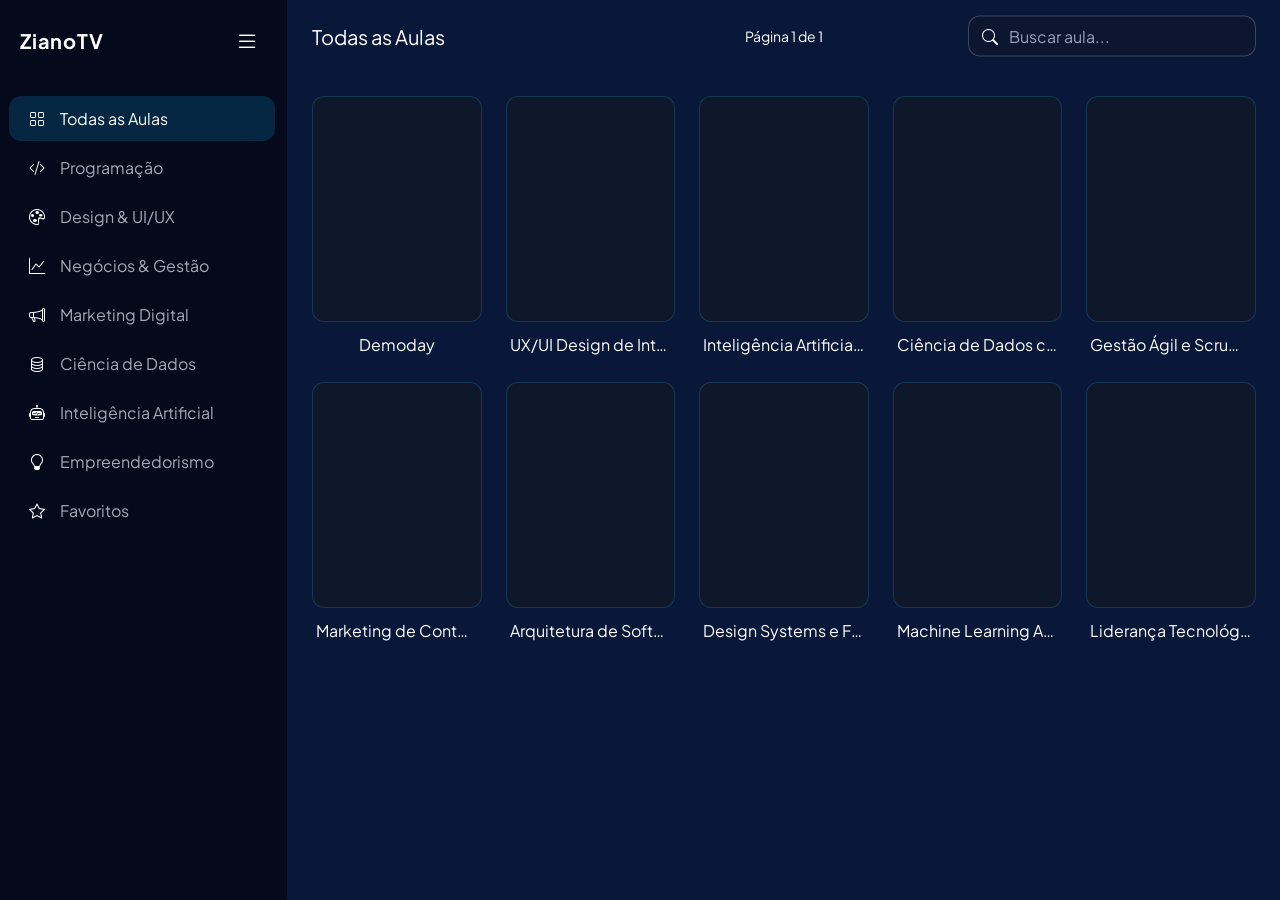
==== index.html @ de31511e "Add files via upload" ====
<!DOCTYPE html>
<html lang="pt-BR">
<head>
    <meta charset="UTF-8">
    <meta name="viewport" content="width=device-width, initial-scale=1">
    <title>ZianoTV</title>
    <link rel="icon" type="image/png" href="icon.png">
    <link href="https://cdn.jsdelivr.net/npm/bootstrap-icons@1.11.3/font/bootstrap-icons.min.css" rel="stylesheet">
    <link href="https://fonts.googleapis.com/css2?family=Plus+Jakarta+Sans:wght@300;400;500;600;700&display=swap" rel="stylesheet">
    <link rel="stylesheet" href="style.css">
</head>
<body class="app-body">
    <div id="app" class="app-shell">
        <aside id="sidebar" class="sidebar">
            <header class="sidebar-header">
                <button class="logo-mark" onclick="toggleSidebarCollapse()" aria-label="Recolher sidebar">
                    <span aria-hidden="true">Z</span>
                </button>
                <div>
                    <h1 class="brand-name">ZianoTV</h1>
                </div>
                <button id="sidebarCollapseToggle" class="sidebar-collapse-toggle" onclick="toggleSidebarCollapse()" aria-label="Recolher sidebar" aria-expanded="true">
                    <i class="bi bi-list" aria-hidden="true"></i>
                </button>
                <button id="mobileSidebarClose" class="mobile-sidebar-close" onclick="toggleSidebar()" aria-label="Fechar menu">
                    <i class="bi bi-x-lg" aria-hidden="true"></i>
                </button>
            </header>
            <nav id="categoryNav" aria-label="Categorias de cursos" class="category-nav">
            </nav>
        </aside>
        
        <main class="main-content">
            <header class="main-header">
                <div class="category-heading">
                    <button id="mobileMenuToggle" class="mobile-menu-toggle" onclick="toggleSidebar()" aria-label="Abrir menu" aria-expanded="false">
                        <i class="bi bi-list" aria-hidden="true"></i>
                    </button>
                    <h2 id="categoryTitle" class="category-title">
                        Todas as Aulas
                    </h2>
                </div>
                <div id="headerCatalogControls" class="header-catalog-controls">
                    <search class="search-wrap">
                        <i class="bi bi-search search-icon" aria-hidden="true"></i>
                        <input type="search" id="searchInput" oninput="handleSearch(this.value)" placeholder="Buscar aula..." class="search-input">
                    </search>
                </div>
                <nav id="paginationControls" aria-label="Paginação" class="pagination-nav">
                    <button id="paginationPrevious" onclick="changePage(-1)" aria-label="Página anterior" class="pagination-btn">
                        <i class="bi bi-chevron-left"></i>
                    </button>
                    <span id="paginationStatus" class="pagination-status">Página 1 de 1</span>
                    <button id="paginationNext" onclick="changePage(1)" aria-label="Próxima página" class="pagination-btn">
                        <i class="bi bi-chevron-right"></i>
                    </button>
                </nav>
                <div id="headerDetailControls" class="header-detail-controls is-hidden">
                    <button onclick="showCatalogView()" class="back-btn">
                        <i class="bi bi-arrow-left"></i>
                        <span>Voltar ao Catálogo</span>
                    </button>
                </div>
            </header>
            
            <section id="catalogView" aria-label="Catálogo de Cursos" class="catalog-view">
                <div id="courseGrid" class="course-grid">
                </div>
            </section>
            
            <article id="detailView" class="detail-view is-hidden">
                <div class="detail-layout">
                    <figure class="detail-poster-frame">
                        <img id="detailPoster" src="" alt="" class="detail-poster" onerror="this.onerror=null; this.src='https://images.unsplash.com/photo-1516321318423-f06f85e504b3?w=600&auto=format&fit=crop&q=80'">
                    </figure>
                    <div class="detail-content">
                        <header>
                            <h2 id="detailTitle" class="detail-title">
                                Titulo da Aula
                            </h2>
                            <dl class="detail-meta">
                                <div><dt>Instrutor:</dt><dd id="detailInstructor"></dd></div>
                                <div><dt>Categoria:</dt><dd id="detailCategory"></dd></div>
                                <div><dt>Nível:</dt><dd id="detailLevel"></dd></div>
                                <div><dt>Duração:</dt><dd id="detailDuration"></dd></div>
                                <div><dt>Lançamento:</dt><dd id="detailDate"></dd></div>
                            </dl>
                        </header>
                        <div class="detail-actions">
                            <button onclick="openPlayerModal()" class="watch-btn">
                                <i class="bi bi-play-fill"></i>
                                <span>Assistir</span>
                            </button>
                            <button onclick="toggleFavoriteCurrent()" id="favoriteBtn" class="favorite-btn">
                                <i id="favIcon" class="bi bi-star"></i>
                                <span id="favText">Favoritar</span>
                            </button>
                        </div>
                    </div>
                </div>
                <section class="detail-section">
                    <h3 class="detail-section-title">Descrição do Curso:</h3>
                    <p id="detailDescription" class="detail-description">
                    </p>
                </section>
                <section class="detail-section">
                    <h3 class="detail-section-title">Aulas e Módulos:</h3>
                    <ol id="lessonsList" class="lesson-grid">
                    </ol>
                </section>
            </article>
        </main>
    </div>
    <button id="sidebarOverlay" class="sidebar-overlay is-hidden" onclick="toggleSidebar()" aria-label="Fechar menu"></button>
    
    <dialog id="videoModal">
        <div class="player-shell">
            <header class="modal-header">
                <div>
                    <h3 id="playerTitle" class="modal-title">Assistindo Aula</h3>
                    <p id="playerInstructor" class="modal-instructor"></p>
                </div>
                <div class="player-header-actions">
                    <button onclick="closePlayerModal()" aria-label="Fechar reprodutor" class="modal-close">
                        <i class="bi bi-x-lg"></i>
                    </button>
                </div>
            </header>
            <div class="modal-video">
                <video id="mainVideoPlayer" controls preload="metadata" hidden>
                    Seu navegador não suporta vídeos HTML5.
                </video>
                <iframe id="driveVideoPlayer" title="Player da aula" allow="autoplay; fullscreen" allowfullscreen hidden></iframe>
            </div>
            <aside id="playerLessons" class="player-lessons" aria-label="Aulas do curso"></aside>
        </div>
    </dialog>
    
    <script src="main.js"></script>
    <script src="data.js"></script>
</body>
</html>
---- style.css ----
body {
    font-family: 'Plus Jakarta Sans', sans-serif;
    user-select: none
}

::-webkit-scrollbar {
    width: .375rem;
    height: .375rem
}

::-webkit-scrollbar-track {
    background: rgba(15, 23, 42, 0.6)
}

::-webkit-scrollbar-thumb {
    background: rgba(56, 189, 248, 0.2);
    border-radius: .25rem
}

::-webkit-scrollbar-thumb:hover {
    background: rgba(56, 189, 248, 0.4)
}

html {
    scrollbar-color: rgba(56, 189, 248, .45) rgba(15, 23, 42, .6);
    scrollbar-width: thin
}

@media (min-width: 64rem) {
    ::-webkit-scrollbar {
        width: .625rem;
        height: .625rem
    }

    ::-webkit-scrollbar-track {
        border: .0625rem solid rgba(56, 189, 248, .08);
        border-radius: .5rem;
        background: rgba(2, 6, 23, .72)
    }

    ::-webkit-scrollbar-thumb {
        border: .125rem solid rgba(2, 6, 23, .72);
        border-radius: .5rem;
        background: linear-gradient(180deg, rgba(34, 211, 238, .75), rgba(14, 165, 233, .52))
    }

    ::-webkit-scrollbar-thumb:hover {
        background: linear-gradient(180deg, rgba(103, 232, 249, .95), rgba(14, 165, 233, .78))
    }
}

.nav-item-active {
    background-color: rgba(14, 165, 233, 0.18);
    color: #ffffff
}

.nav-item-inactive {
    color: rgba(226, 232, 240, 0.75)
}

.nav-item-inactive:hover {
    background-color: rgba(255, 255, 255, 0.05);
    color: #ffffff
}

dialog::backdrop {
    background: rgba(2, 6, 23, 0.9);
    backdrop-filter: blur(.5rem)
}

@keyframes marqueeScroll {
    0% {
        transform: translateX(0)
    }

    15% {
        transform: translateX(0)
    }

    85% {
        transform: translateX(var(--marquee-distance))
    }

    100% {
        transform: translateX(var(--marquee-distance))
    }
}

.marquee-wrapper {
    overflow: hidden;
    white-space: nowrap;
    position: relative;
    width: 100%
}

.marquee-text {
    display: inline-block;
    white-space: nowrap;
    will-change: transform;
    transition: transform 0.3s ease-out
}

.group:hover .marquee-text.has-overflow,
.group:focus-within .marquee-text.has-overflow {
    animation: marqueeScroll 6s cubic-bezier(0.45, 0.05, 0.55, 0.95) infinite alternate
}

/* Bootstrap-compatible local layout and mobile styling */
* { box-sizing: border-box }
body { margin: 0; overflow-x: hidden; color: #f8fafc; background: #091838 }
button, input { font: inherit }
.app-shell { display: flex; width: 100%; height: 100vh; overflow: hidden }
.sidebar { display: flex; flex: 0 0 18rem; flex-direction: column; background: rgba(4, 9, 23, .84); border-right: .0625rem solid rgba(56, 189, 248, .1); backdrop-filter: blur(.875rem) }
.sidebar-header, .main-header { display: flex; align-items: center }
.sidebar-header { height: 5rem; flex: 0 0 5rem; gap: .75rem; padding: 1.25rem }
.sidebar-collapse-toggle { display: grid; width: 2.5rem; height: 2.5rem; margin-left: auto; place-items: center; padding: 0; border: 0; border-radius: .5rem; color: #fff; background: transparent; font-size: 1.5rem }
.mobile-sidebar-close { display: none }
.sidebar.sidebar-collapsed { flex-basis: 4.75rem }
.sidebar.sidebar-collapsed .sidebar-header { display: grid; width: 4.75rem; align-items: center; justify-content: start; padding: 1.25rem 0 1.25rem .5625rem }
.sidebar.sidebar-collapsed .logo-mark { position: static; display: grid; width: 3.5rem; height: 2.5rem; flex: 0 0 3.5rem; place-items: center; margin: 0; }
.sidebar.sidebar-collapsed .logo-mark span { position: static; transform: none }
.sidebar.sidebar-collapsed .brand-name, .sidebar.sidebar-collapsed .sidebar-collapse-toggle { display: none }
.sidebar.sidebar-collapsed .category-nav { align-items: flex-start; padding: 1rem 0 1rem .5625rem }
.sidebar.sidebar-collapsed .category-button { display: grid; width: 3.5rem; align-items: center; justify-content: center; padding: .75rem .5rem; margin: 0; }
.sidebar.sidebar-collapsed .category-button i { position: static; transform: none }
.sidebar.sidebar-collapsed .category-button span { display: none }
.logo-mark { display: none; width: 2.5rem; height: 2.5rem; flex: 0 0 2.5rem; place-items: center; align-self: center; padding: 0; border: 0; border-radius: .5rem; color: #fff; background: transparent; cursor: pointer; font-size: 1.25rem; font-weight: 700; letter-spacing: .04em; line-height: 1 }
.brand-name { margin: 0; color: #fff; font-size: 1.25rem; font-weight: 700; letter-spacing: .04em }
.category-nav { display: flex; flex: 1; flex-direction: column; gap: .25rem; min-height: 0; padding: 1rem .75rem 1rem .5625rem; overflow-y: auto }
.category-button { display: flex; width: 100%; align-items: center; gap: .875rem; padding: .75rem 1rem .75rem 1.1875rem; border: 0; border-radius: .75rem; color: rgba(226, 232, 240, .72); background: transparent; text-align: left; cursor: pointer; transition: background .15s ease, color .15s ease }
.category-button:hover, .nav-item-inactive:hover { color: #fff; background: rgba(255, 255, 255, .05) }
.category-button.nav-item-active:hover { color: #fff; background: rgba(14, 165, 233, .18) }
.category-button i { width: 1.125rem; color: #fff; text-align: center }
.nav-item-active { color: #fff; background: rgba(14, 165, 233, .18) }
.main-content { display: flex; min-width: 0; flex: 1; flex-direction: column; overflow: hidden; background: #091838 }
.main-header { position: relative; min-height: 4.5rem; justify-content: space-between; gap: 1.25rem; padding: 1rem 1.5rem; background: transparent }
.category-title { margin: 0; color: #fff; font-size: 1.25rem; font-weight: 400; white-space: nowrap }
.category-heading { position: absolute; top: 50%; left: 1.5rem; display: flex; align-items: center; gap: .75rem; min-height: 2.5rem; transform: translateY(-50%) }
.mobile-menu-toggle { display: none; width: 2.5rem; height: 2.5rem; border: .0625rem solid rgba(255, 255, 255, .2); border-radius: .625rem; color: #fff; background: transparent }
.header-catalog-controls { position: absolute; top: 50%; right: 1.5rem; display: flex; align-items: center; transform: translateY(-50%) }
.search-wrap { position: relative; display: block; width: 18rem }
.search-icon { position: absolute; top: 50%; left: .875rem; z-index: 1; color: #fff; transform: translateY(-50%) }
.search-input { width: 100%; padding: .5625rem 1rem .5625rem 2.5rem; border: .0625rem solid rgba(148, 163, 184, .35); border-radius: .75rem; outline: 0; color: #f8fafc; background: rgba(15, 23, 42, .6) }
.search-input::placeholder { color: #94a3b8 }
.search-input:focus { border-color: rgba(56, 189, 248, .5); outline: 0 }
.pagination-nav { position: absolute; top: 50%; left: 50%; display: flex; align-items: center; gap: .5rem; padding: 0; border: 0; background: transparent; transform: translate(-50%, -50%) }
.pagination-btn { display: grid; width: 2rem; height: 2rem; place-items: center; border: 0; border-radius: .5rem; color: #7dd3fc; background: transparent }
.pagination-btn:hover { background: rgba(56, 189, 248, .2) }
.pagination-status { padding: 0 .5rem; color: #fff; font-size: .875rem; white-space: nowrap }
.back-btn { display: flex; align-items: center; gap: .5rem; padding: .5rem 1.25rem; border: .0625rem solid rgba(255, 255, 255, .2); border-radius: .75rem; color: #fff; background: transparent; cursor: pointer }
.catalog-view, .detail-view { flex: 1; min-height: 0; overflow-y: auto; background: #091838 }
.catalog-view { padding: 1.5rem }
.course-grid { display: grid; grid-template-columns: repeat(5, minmax(0, 1fr)); gap: 1.5rem }
.course-card { min-width: 0; cursor: pointer }
.course-poster-frame, .detail-poster-frame { position: relative; margin: 0; overflow: hidden; background: #0f172a }
.course-poster-frame { aspect-ratio: 3 / 4; border: .0625rem solid rgba(56, 189, 248, .2); border-radius: .75rem }
.course-poster, .detail-poster { width: 100%; height: 100%; object-fit: cover; transition: filter .2s ease }
.course-card:hover .course-poster { filter: brightness(1.1) }
.course-card-title { padding: 0 .25rem; margin-top: .75rem; text-align: center }
.course-card-title h3 { position: relative; height: 1.5rem; margin: 0; overflow: hidden; color: #fff; font-size: 1rem; font-weight: 400; white-space: nowrap }
.course-title-short { display: block; overflow: hidden; text-overflow: ellipsis; white-space: nowrap }
.course-title-marquee { position: absolute; top: 0; left: 0; display: flex; visibility: hidden; width: max-content; gap: 2rem; white-space: nowrap; will-change: transform }
.course-title-loop { display: block; flex: 0 0 auto; white-space: nowrap }
.course-card:hover .course-title-text.has-overflow .course-title-short { visibility: hidden }
.course-card:hover .course-title-text.has-overflow .course-title-marquee { visibility: visible; animation: titleMarquee var(--title-duration) linear infinite; animation-delay: 1s }
.empty-state { grid-column: 1 / -1; padding: 4rem 1rem; color: rgba(186, 230, 253, .5); text-align: center }
.empty-state i { display: block; margin-bottom: .5rem; font-size: 3rem; opacity: .3 }
.empty-state p { margin: 0 }
.detail-view { padding: 2rem 2rem 6rem; background: #091838 }
.detail-layout { display: flex; align-items: flex-start; gap: 2rem }
.detail-poster-frame { width: 18rem; flex: 0 0 18rem; aspect-ratio: 3 / 4; border: .0625rem solid rgba(56, 189, 248, .2); border-radius: 1rem }
.detail-content { min-width: 0; flex: 1 }
.detail-title { max-width: 100%; margin: 0 0 1.25rem; overflow-wrap: anywhere; color: #fff; font-size: clamp(1.75rem, 3vw, 2.5rem); font-weight: 600 }
.detail-meta { display: grid; gap: .75rem; margin: 0; color: rgba(207, 250, 254, .8) }
.detail-meta div { display: flex; align-items: center }
.detail-meta dt { width: 8rem; color: rgba(103, 232, 249, .6) }
.detail-meta dd { margin: 0; color: #fff }
.detail-actions { display: flex; flex-wrap: wrap; gap: 1rem; margin-top: 1.5rem }
.watch-btn, .favorite-btn { display: inline-flex; width: 10rem; height: 3rem; align-items: center; justify-content: center; gap: .5rem; border-radius: .75rem; font-family: inherit; font-size: 1rem; font-weight: 400; line-height: 1; cursor: pointer; white-space: nowrap }
.watch-btn span, .favorite-btn span { font-family: inherit; font-size: 1rem; font-weight: 400; line-height: 1 }
.watch-btn span { font-weight: 600 }
.watch-btn { position: relative; padding: .875rem 2rem; border: 0; color: #0f172a; background: #fbbf24 }
.watch-btn i { position: static; transform: none }
.watch-btn i, .favorite-btn i { display: inline-flex; width: 1rem; height: 1rem; align-items: center; justify-content: center; font-size: 1rem; line-height: 1 }
.watch-btn i { width: 1.25rem; font-size: 1.25rem }
.watch-btn:hover { background: #fcd34d }
.favorite-btn { padding: .875rem 1.75rem; border: .0625rem solid rgba(103, 232, 249, .3); color: #67e8f9; background: rgba(6, 182, 212, .2) }
.favorite-icon-active { color: #fcd34d }
.favorite-icon-inactive { color: #67e8f9 }
.detail-section { max-width: 56rem; padding-top: 1.5rem; margin-top: 2rem }
.detail-section-title { max-width: 100%; margin: 0 0 .75rem; overflow-wrap: anywhere; color: #67e8f9; font-size: 1rem; font-weight: 600; letter-spacing: .08em; text-transform: uppercase }
.detail-description { margin: 0; color: #cbd5e1; line-height: 1.7 }
.lesson-grid { display: grid; grid-template-columns: repeat(2, minmax(0, 1fr)); gap: 1rem; min-width: 0; padding: 0; margin: 0; list-style: none }
.lesson-button { display: flex; width: 100%; max-width: 100%; align-items: center; justify-content: space-between; gap: 1rem; min-width: 0; padding: 1rem; overflow: hidden; border: .0625rem solid rgba(56, 189, 248, .15); border-radius: .75rem; color: #f8fafc; background: rgba(15, 23, 42, .6); text-align: left; cursor: pointer }
.lesson-button:hover { background: rgba(8, 145, 178, .3) }
.lesson-content { display: flex; min-width: 0; align-items: center; gap: .875rem }
.lesson-number { display: grid; width: 1.75rem; height: 1.75rem; flex: 0 0 1.75rem; place-items: center; border-radius: 50%; color: #67e8f9; background: rgba(6, 182, 212, .15) }
.lesson-duration { display: flex; flex: 0 0 auto; align-items: center; gap: .375rem; color: rgba(103, 232, 249, .6) }
.marquee-wrapper { position: relative; min-width: 0; overflow: hidden; text-overflow: ellipsis; white-space: nowrap }
.marquee-text { display: flex; width: max-content; max-width: none; gap: 2rem; overflow: visible; color: #cffafe; text-overflow: clip; white-space: nowrap; will-change: transform }
.lesson-title-loop { display: block; flex: 0 0 auto; white-space: nowrap }
.marquee-text:not(.has-overflow) .lesson-title-loop:nth-child(2) { display: none }
.lesson-button:hover .marquee-text.has-overflow, .lesson-button:focus-within .marquee-text.has-overflow { animation: lessonMarquee var(--marquee-duration) linear infinite; animation-delay: 1s }
.lesson-grid > li { min-width: 0 }
.lesson-content { flex: 1 1 auto }
.is-hidden { display: none !important }
.sidebar-overlay { display: none }
dialog#videoModal { width: 100vw; max-width: none; height: 100vh; max-height: none; padding: 0; margin: 0; overflow-x: hidden; overflow-y: auto; border: 0; border-radius: 0; color: #f8fafc; background: #020617 }
.player-shell { position: relative; display: flex; min-height: 100vh; flex-direction: column; background: #020617 }
.modal-header { position: absolute; z-index: 2; top: 0; right: 0; left: 0; display: flex; align-items: center; justify-content: space-between; padding: 1.5rem; background: transparent; border-bottom: 0 }
.player-header-actions { display: flex; align-items: center; gap: .5rem }
.modal-action { display: grid; width: 2.25rem; height: 2.25rem; place-items: center; border: 0; border-radius: .625rem; color: #67e8f9; background: #1e293b }
.modal-title { max-width: 100%; margin: 0; overflow-wrap: anywhere; color: #fff; font-size: 1rem; font-weight: 600; line-height: 1.3; text-shadow: 0 .125rem .5rem rgba(0, 0, 0, .9) }
.modal-instructor { margin: 0; color: rgba(34, 211, 238, .9); text-shadow: 0 .125rem .5rem rgba(0, 0, 0, .9) }
.modal-close { display: grid; width: 2.25rem; height: 2.25rem; place-items: center; border: 0; border-radius: .625rem; color: #67e8f9; background: #1e293b }
.modal-video { display: flex; width: 100%; height: 100vh; min-height: 100vh; flex: 0 0 auto; align-items: center; justify-content: center; background: #000 }
.modal-video video, .modal-video iframe { width: 100%; height: 100%; border: 0; object-fit: contain }
.player-lessons { display: flex; gap: 1rem; padding: 1rem; overflow-x: auto; border-top: .0625rem solid rgba(56, 189, 248, .1); background: rgba(2, 6, 23, .45) }
.player-lesson { display: grid; width: 13.75rem; flex: 0 0 13.75rem; grid-template-columns: minmax(0, 1fr) auto; gap: .375rem .625rem; padding: 0 0 .75rem; overflow: hidden; border: .0625rem solid transparent; border-radius: .625rem; color: #cbd5e1; background: transparent; text-align: left }
.player-lesson:hover, .player-lesson.is-active { border-color: rgba(56, 189, 248, .2); color: #fff; background: rgba(14, 165, 233, .14) }
.player-lesson-thumb { display: block; width: 100%; aspect-ratio: 16 / 9; grid-column: 1 / -1; margin-bottom: .25rem; object-fit: cover; background: #0f172a }
.player-lesson-number { padding-left: .625rem; color: #67e8f9; font-size: .75rem; font-weight: 600 }
.player-lesson-title { min-width: 0; grid-column: 1 / -1; padding: 0 .625rem; overflow: hidden; text-overflow: ellipsis; white-space: nowrap }
.player-lesson time { grid-column: 2; grid-row: 2; padding-right: .625rem; color: rgba(103, 232, 249, .6); font-size: .75rem }

@media (max-width: 74.9375rem) { .course-grid { grid-template-columns: repeat(4, minmax(0, 1fr)) } }
@media (max-width: 47.9375rem) {
    .app-shell { min-height: 100vh; overflow: visible }
    .sidebar { position: fixed; z-index: 20; right: 0; bottom: 0; left: 0; width: 100%; height: min(70vh, 32.5rem); flex-basis: auto; border-top: .0625rem solid rgba(56, 189, 248, .15); transform: translateY(100%); transition: transform .2s ease; }
    .sidebar.sidebar-open { transform: translateY(0) }
    .sidebar.sidebar-collapsed { flex-basis: auto }
    .sidebar-collapse-toggle { display: none }
    .sidebar .sidebar-header,
    .sidebar.sidebar-collapsed .sidebar-header { display: flex; width: auto; height: 5rem; flex: 0 0 5rem; align-items: center; justify-content: initial; padding: 1.25rem }
    .sidebar .logo-mark,
    .sidebar.sidebar-collapsed .logo-mark { display: none; }
    .sidebar .brand-name,
    .sidebar.sidebar-collapsed .brand-name { display: block; }
    .mobile-sidebar-close { display: grid; width: 2.5rem; height: 2.5rem; margin-left: auto; place-items: center; padding: 0; border: 0; color: #fff; background: transparent; cursor: pointer; font-size: 1.25rem }
    .sidebar .category-nav,
    .sidebar.sidebar-collapsed .category-nav { display: flex; align-items: stretch; padding: 1rem .75rem; max-height: none; overflow-y: auto }
    .sidebar .category-button,
    .sidebar.sidebar-collapsed .category-button { display: flex; width: 100%; align-items: center; justify-content: initial; gap: .875rem; padding: .75rem 1rem; margin: 0; font-size: .9rem }
    .sidebar .category-button i,
    .sidebar.sidebar-collapsed .category-button i { position: static; transform: none }
    .sidebar .category-button span,
    .sidebar.sidebar-collapsed .category-button span { display: inline; }
    .sidebar-overlay { position: fixed; z-index: 10; inset: 0; display: block; border: 0; background: rgba(2, 6, 23, .65); backdrop-filter: blur(.125rem) }
    .main-content { min-height: 100vh; overflow: visible }
    .main-header { align-items: stretch; flex-direction: column; gap: .75rem; padding: 1rem }
    .category-heading { position: static; min-height: 2.5rem; transform: none }
    .mobile-menu-toggle { display: block; flex: 0 0 2.5rem }
    .header-catalog-controls { position: static; align-items: stretch; flex-direction: column; gap: .625rem; width: 100%; transform: none }
    .search-wrap { width: 100% }
    .pagination-nav { position: static; justify-content: center; width: 100%; transform: none }
    .catalog-view { padding: 1rem 1rem 3rem; overflow: visible }
    .detail-view { padding: 1rem 1rem 5rem; overflow: visible; background: #091838 }
    .course-grid { grid-template-columns: repeat(2, minmax(0, 1fr)); gap: 1rem .75rem }
    .detail-layout { flex-direction: column; gap: 1.25rem }
    .detail-poster-frame { width: min(100%, 16.25rem); flex-basis: auto; align-self: center }
    .detail-title { font-size: 1.75rem }
    .detail-meta dt { width: 6.5rem }
    .detail-actions > button { min-width: 0; flex: 1 1 0; justify-content: center }
    .lesson-grid { grid-template-columns: minmax(0, 1fr) }
    .detail-section:last-child { padding-bottom: 4rem }
    .header-detail-controls { width: 100% }
    .back-btn { width: 100%; justify-content: center }
    .player-lessons { padding: .75rem }
}

@media (max-width: 26.25rem) {
    .course-grid { grid-template-columns: 1fr; }
}

@keyframes titleMarquee {
    0% { transform: translateX(0) }
    100% { transform: translateX(var(--title-distance)) }
}

@keyframes lessonMarquee {
    0% { transform: translateX(0) }
    100% { transform: translateX(var(--marquee-distance)) }
}

.player-page { min-height: 100vh; overflow-x: hidden; color: #f8fafc; background: #020617 }
.standalone-player { min-height: 100vh; background: #020617 }
.standalone-player-header { position: absolute; z-index: 2; top: 0; right: 0; left: 0; display: flex; align-items: center; justify-content: space-between; padding: 1.5rem; background: transparent }
.standalone-player-header > div:first-child { min-width: 0; max-width: calc(100% - 10rem) }
.standalone-player-actions { position: static; z-index: 2; display: flex; align-items: center; gap: .625rem }
.next-lesson-button { display: inline-flex; height: 2.25rem; align-items: center; padding: 0 .875rem; border: 0; border-radius: .625rem; color: #67e8f9; background: #1e293b; cursor: pointer }
.next-lesson-button:disabled { cursor: not-allowed; opacity: .38 }
.standalone-video { display: flex; width: 100%; height: 100vh; min-height: 100vh; align-items: center; justify-content: center; background: #000 }
.standalone-video video, .standalone-video iframe { width: 100%; height: 100%; border: 0; object-fit: contain }
.standalone-lessons { display: flex; gap: 1rem; padding: 1rem; overflow-x: auto; border-top: .0625rem solid rgba(56, 189, 248, .1); background: rgba(2, 6, 23, .45) }
.standalone-lessons .player-lesson { cursor: pointer }
.lesson-pagination { display: none; align-items: center; justify-content: space-between; gap: .75rem; padding: 0 1rem .75rem; color: #cbd5e1; background: #020617 }
.lesson-pagination button { padding: .5rem .75rem; border: .0625rem solid rgba(103, 232, 249, .3); border-radius: .5rem; color: #67e8f9; background: #1e293b; cursor: pointer }
.lesson-pagination button:disabled { cursor: not-allowed; opacity: .38 }

@media (min-width: 64rem) {
    .standalone-player-actions { position: absolute; top: 1.5rem; right: 1.5rem }
}

@media (max-width: 47.9375rem) {
    .standalone-player { display: flex; flex-direction: column }
    .standalone-player-header { position: absolute; padding: 1rem }
    .standalone-player-header > div:first-child { max-width: 100% }
    .standalone-video { order: 1; height: 100svh; min-height: 100svh }
    .standalone-player-actions { position: static; order: 2; justify-content: flex-end; padding: .75rem 1rem 1rem; background: #020617 }
    .standalone-lessons { order: 3; display: flex; flex-direction: column; gap: .5rem; padding: .75rem; overflow-x: hidden; overflow-y: visible }
    .lesson-pagination { display: flex; order: 4 }
    .standalone-lessons .player-lesson { display: grid; width: 100%; min-width: 0; flex: 0 0 auto; grid-template-columns: minmax(0, 1fr) auto; padding: .75rem; }
    .standalone-lessons .player-lesson-thumb { display: none }
    .standalone-lessons .player-lesson-number { grid-column: 1; grid-row: 1; padding-left: 0; }
    .standalone-lessons .player-lesson-title { grid-column: 1; grid-row: 2; padding: 0; overflow: hidden; text-overflow: ellipsis; white-space: nowrap }
    .standalone-lessons .player-lesson time { grid-column: 2; grid-row: 1; padding-right: 0; }
}
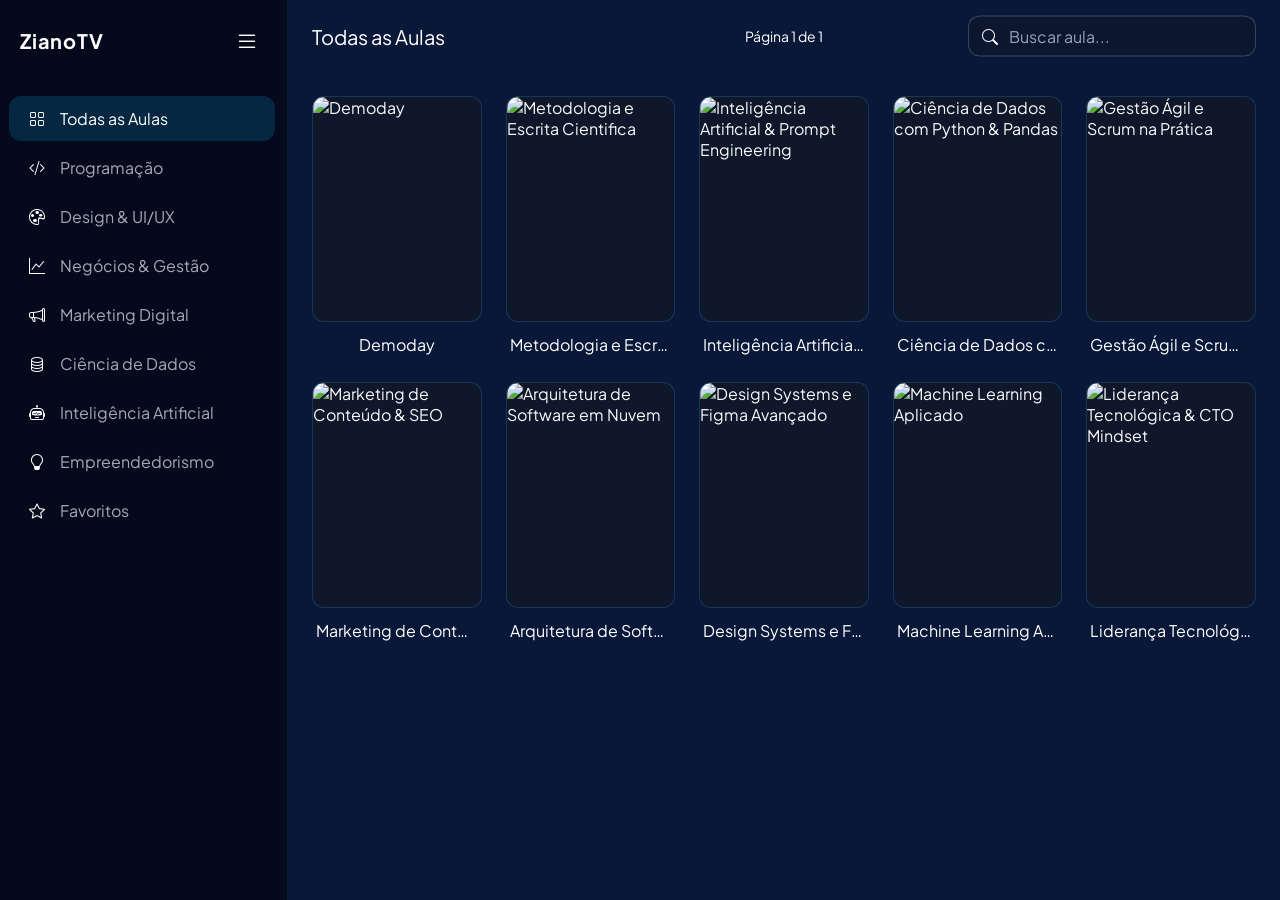
==== commit c062a75f: "Add files via upload" ====
--- a/index.html
+++ b/index.html
@@ -103,8 +103,8 @@
                     <p id="detailDescription" class="detail-description">
                     </p>
                 </section>
-                <section class="detail-section">
-                    <h3 class="detail-section-title">Aulas e Módulos:</h3>
+                <section class="detail-section lessons-detail-section">
+                    <h3 class="detail-section-title">AULAS</h3>
                     <ol id="lessonsList" class="lesson-grid">
                     </ol>
                 </section>
--- a/style.css
+++ b/style.css
@@ -188,26 +188,27 @@
 .favorite-icon-active { color: #fcd34d }
 .favorite-icon-inactive { color: #67e8f9 }
 .detail-section { max-width: 56rem; padding-top: 1.5rem; margin-top: 2rem }
+.lessons-detail-section { max-width: 90rem }
 .detail-section-title { max-width: 100%; margin: 0 0 .75rem; overflow-wrap: anywhere; color: #67e8f9; font-size: 1rem; font-weight: 600; letter-spacing: .08em; text-transform: uppercase }
 .detail-description { margin: 0; color: #cbd5e1; line-height: 1.7 }
 .lesson-grid { display: grid; grid-template-columns: repeat(2, minmax(0, 1fr)); gap: 1rem; min-width: 0; padding: 0; margin: 0; list-style: none }
-.lesson-button { display: flex; width: 100%; max-width: 100%; align-items: center; justify-content: space-between; gap: 1rem; min-width: 0; padding: 1rem; overflow: hidden; border: .0625rem solid rgba(56, 189, 248, .15); border-radius: .75rem; color: #f8fafc; background: rgba(15, 23, 42, .6); text-align: left; cursor: pointer }
+.lesson-button { display: flex; width: 100%; max-width: 100%; align-items: center; justify-content: space-between; gap: .75rem; min-width: 0; padding: .75rem 1rem; overflow: hidden; border: .0625rem solid rgba(56, 189, 248, .15); border-radius: .75rem; color: #f8fafc; background: rgba(15, 23, 42, .6); text-align: left; cursor: pointer }
 .lesson-button:hover { background: rgba(8, 145, 178, .3) }
+.lesson-thumb { width: 6rem; aspect-ratio: 16 / 9; flex: 0 0 6rem; border-radius: .5rem; object-fit: cover; background: #0f172a }
 .lesson-content { display: flex; min-width: 0; align-items: center; gap: .875rem }
+.lesson-title { min-width: 0; overflow: hidden; color: #cffafe; text-overflow: ellipsis; white-space: nowrap }
 .lesson-number { display: grid; width: 1.75rem; height: 1.75rem; flex: 0 0 1.75rem; place-items: center; border-radius: 50%; color: #67e8f9; background: rgba(6, 182, 212, .15) }
 .lesson-duration { display: flex; flex: 0 0 auto; align-items: center; gap: .375rem; color: rgba(103, 232, 249, .6) }
 .marquee-wrapper { position: relative; min-width: 0; overflow: hidden; text-overflow: ellipsis; white-space: nowrap }
-.marquee-text { display: flex; width: max-content; max-width: none; gap: 2rem; overflow: visible; color: #cffafe; text-overflow: clip; white-space: nowrap; will-change: transform }
+.marquee-text { display: block; width: 100%; max-width: 100%; overflow: hidden; color: #cffafe; text-overflow: ellipsis; white-space: nowrap }
 .lesson-title-loop { display: block; flex: 0 0 auto; white-space: nowrap }
-.marquee-text:not(.has-overflow) .lesson-title-loop:nth-child(2) { display: none }
-.lesson-button:hover .marquee-text.has-overflow, .lesson-button:focus-within .marquee-text.has-overflow { animation: lessonMarquee var(--marquee-duration) linear infinite; animation-delay: 1s }
 .lesson-grid > li { min-width: 0 }
 .lesson-content { flex: 1 1 auto }
 .is-hidden { display: none !important }
 .sidebar-overlay { display: none }
 dialog#videoModal { width: 100vw; max-width: none; height: 100vh; max-height: none; padding: 0; margin: 0; overflow-x: hidden; overflow-y: auto; border: 0; border-radius: 0; color: #f8fafc; background: #020617 }
 .player-shell { position: relative; display: flex; min-height: 100vh; flex-direction: column; background: #020617 }
-.modal-header { position: absolute; z-index: 2; top: 0; right: 0; left: 0; display: flex; align-items: center; justify-content: space-between; padding: 1.5rem; background: transparent; border-bottom: 0 }
+.modal-header { position: absolute; z-index: 2; top: 0; right: 0; left: 0; display: flex; align-items: center; justify-content: space-between; padding: 1.5rem 1.5rem 16rem; background: linear-gradient(180deg, rgba(0, 0, 0, .98) 0%, rgba(0, 0, 0, .78) 28%, rgba(0, 0, 0, .42) 62%, rgba(0, 0, 0, .12) 84%, rgba(0, 0, 0, 0) 100%); border-bottom: 0 }
 .player-header-actions { display: flex; align-items: center; gap: .5rem }
 .modal-action { display: grid; width: 2.25rem; height: 2.25rem; place-items: center; border: 0; border-radius: .625rem; color: #67e8f9; background: #1e293b }
 .modal-title { max-width: 100%; margin: 0; overflow-wrap: anywhere; color: #fff; font-size: 1rem; font-weight: 600; line-height: 1.3; text-shadow: 0 .125rem .5rem rgba(0, 0, 0, .9) }
@@ -262,10 +263,11 @@
     .detail-meta dt { width: 6.5rem }
     .detail-actions > button { min-width: 0; flex: 1 1 0; justify-content: center }
     .lesson-grid { grid-template-columns: minmax(0, 1fr) }
+    .lesson-thumb { display: none }
     .detail-section:last-child { padding-bottom: 4rem }
     .header-detail-controls { width: 100% }
     .back-btn { width: 100%; justify-content: center }
-    .player-lessons { padding: .75rem }
+    .player-lessons { padding: .75rem; border-top: 0 }
 }
 
 @media (max-width: 26.25rem) {
@@ -284,7 +286,7 @@
 
 .player-page { min-height: 100vh; overflow-x: hidden; color: #f8fafc; background: #020617 }
 .standalone-player { min-height: 100vh; background: #020617 }
-.standalone-player-header { position: absolute; z-index: 2; top: 0; right: 0; left: 0; display: flex; align-items: center; justify-content: space-between; padding: 1.5rem; background: transparent }
+.standalone-player-header { position: absolute; z-index: 2; top: 0; right: 0; left: 0; display: flex; align-items: center; justify-content: space-between; padding: 1.5rem 1.5rem 16rem; background: linear-gradient(180deg, rgba(0, 0, 0, .98) 0%, rgba(0, 0, 0, .78) 28%, rgba(0, 0, 0, .42) 62%, rgba(0, 0, 0, .12) 84%, rgba(0, 0, 0, 0) 100%) }
 .standalone-player-header > div:first-child { min-width: 0; max-width: calc(100% - 10rem) }
 .standalone-player-actions { position: static; z-index: 2; display: flex; align-items: center; gap: .625rem }
 .next-lesson-button { display: inline-flex; height: 2.25rem; align-items: center; padding: 0 .875rem; border: 0; border-radius: .625rem; color: #67e8f9; background: #1e293b; cursor: pointer }
@@ -303,11 +305,11 @@
 
 @media (max-width: 47.9375rem) {
     .standalone-player { display: flex; flex-direction: column }
-    .standalone-player-header { position: absolute; padding: 1rem }
+    .standalone-player-header { position: absolute; padding: 1rem 1rem 12rem }
     .standalone-player-header > div:first-child { max-width: 100% }
     .standalone-video { order: 1; height: 100svh; min-height: 100svh }
     .standalone-player-actions { position: static; order: 2; justify-content: flex-end; padding: .75rem 1rem 1rem; background: #020617 }
-    .standalone-lessons { order: 3; display: flex; flex-direction: column; gap: .5rem; padding: .75rem; overflow-x: hidden; overflow-y: visible }
+    .standalone-lessons { order: 3; display: flex; flex-direction: column; gap: .5rem; padding: .75rem; overflow-x: hidden; overflow-y: visible; border-top: 0 }
     .lesson-pagination { display: flex; order: 4 }
     .standalone-lessons .player-lesson { display: grid; width: 100%; min-width: 0; flex: 0 0 auto; grid-template-columns: minmax(0, 1fr) auto; padding: .75rem; }
     .standalone-lessons .player-lesson-thumb { display: none }
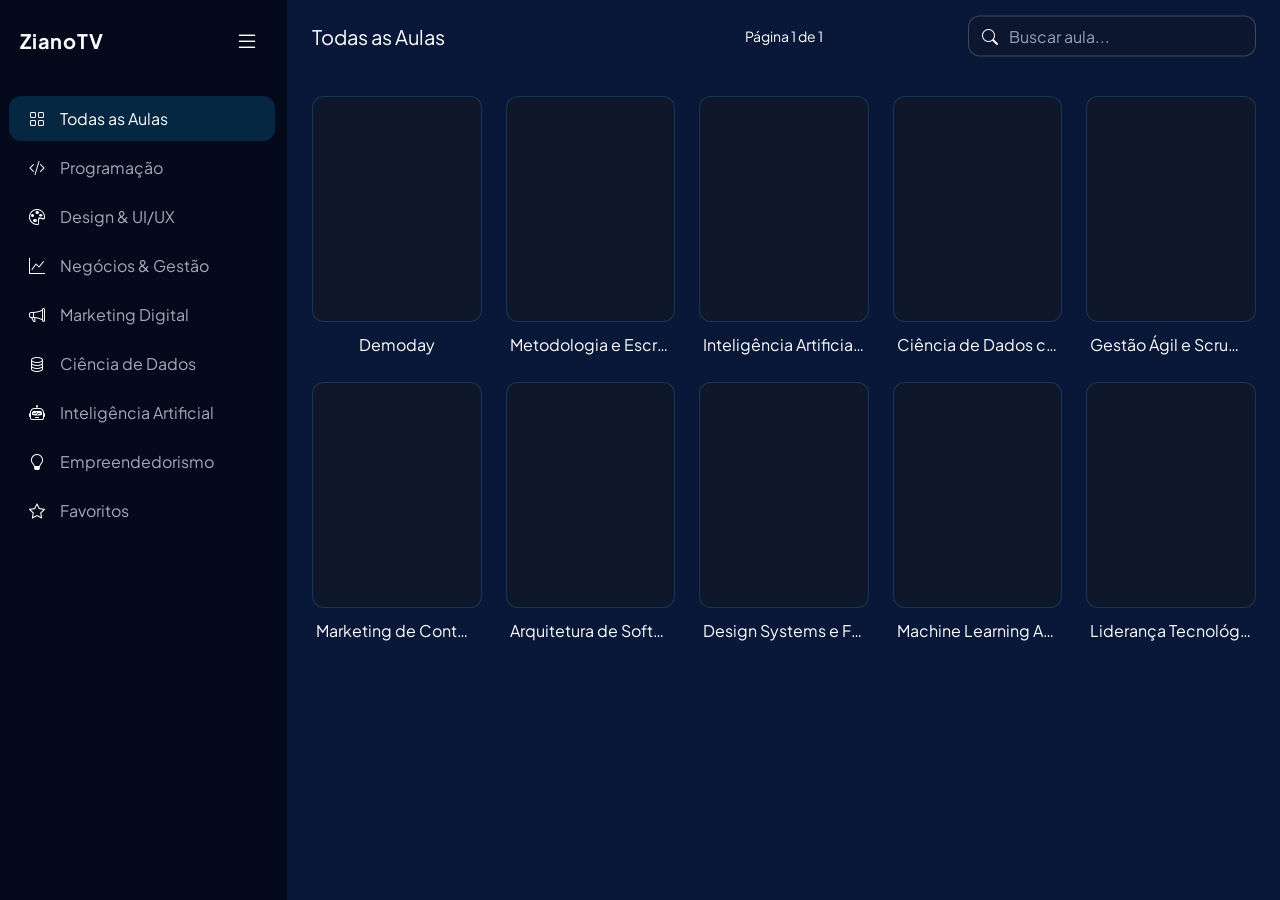
==== commit 19ec3cd7: "Add files via upload" ====
--- a/index.html
+++ b/index.html
@@ -57,7 +57,6 @@
                 </nav>
                 <div id="headerDetailControls" class="header-detail-controls is-hidden">
                     <button onclick="showCatalogView()" class="back-btn">
-                        <i class="bi bi-arrow-left"></i>
                         <span>Voltar ao Catálogo</span>
                     </button>
                 </div>
@@ -130,7 +129,7 @@
                 <video id="mainVideoPlayer" controls preload="metadata" hidden>
                     Seu navegador não suporta vídeos HTML5.
                 </video>
-                <iframe id="driveVideoPlayer" title="Player da aula" allow="autoplay; fullscreen" allowfullscreen hidden></iframe>
+                <iframe id="driveVideoPlayer" aria-label="Player da aula" allow="autoplay; fullscreen" allowfullscreen hidden></iframe>
             </div>
             <aside id="playerLessons" class="player-lessons" aria-label="Aulas do curso"></aside>
         </div>
--- a/style.css
+++ b/style.css
@@ -113,7 +113,7 @@
 .sidebar { display: flex; flex: 0 0 18rem; flex-direction: column; background: rgba(4, 9, 23, .84); border-right: .0625rem solid rgba(56, 189, 248, .1); backdrop-filter: blur(.875rem) }
 .sidebar-header, .main-header { display: flex; align-items: center }
 .sidebar-header { height: 5rem; flex: 0 0 5rem; gap: .75rem; padding: 1.25rem }
-.sidebar-collapse-toggle { display: grid; width: 2.5rem; height: 2.5rem; margin-left: auto; place-items: center; padding: 0; border: 0; border-radius: .5rem; color: #fff; background: transparent; font-size: 1.5rem }
+.sidebar-collapse-toggle { display: grid; width: 2.5rem; height: 2.5rem; margin-left: auto; place-items: center; padding: 0; border: 0; border-radius: .5rem; color: #fff; background: transparent; cursor: pointer; font-size: 1.5rem }
 .mobile-sidebar-close { display: none }
 .sidebar.sidebar-collapsed { flex-basis: 4.75rem }
 .sidebar.sidebar-collapsed .sidebar-header { display: grid; width: 4.75rem; align-items: center; justify-content: start; padding: 1.25rem 0 1.25rem .5625rem }
@@ -226,6 +226,25 @@
 
 @media (max-width: 74.9375rem) { .course-grid { grid-template-columns: repeat(4, minmax(0, 1fr)) } }
 @media (max-width: 47.9375rem) {
+    .logo-mark,
+    .sidebar-collapse-toggle,
+    .mobile-sidebar-close,
+    .category-button,
+    .mobile-menu-toggle,
+    .pagination-btn,
+    .back-btn,
+    .course-card,
+    .watch-btn,
+    .favorite-btn,
+    .lesson-button,
+    .modal-action,
+    .modal-close,
+    .player-lesson,
+    .next-lesson-button,
+    .lesson-pagination button {
+        -webkit-tap-highlight-color: transparent;
+    }
+
     .app-shell { min-height: 100vh; overflow: visible }
     .sidebar { position: fixed; z-index: 20; right: 0; bottom: 0; left: 0; width: 100%; height: min(70vh, 32.5rem); flex-basis: auto; border-top: .0625rem solid rgba(56, 189, 248, .15); transform: translateY(100%); transition: transform .2s ease; }
     .sidebar.sidebar-open { transform: translateY(0) }
@@ -271,7 +290,7 @@
 }
 
 @media (max-width: 26.25rem) {
-    .course-grid { grid-template-columns: 1fr; }
+    .course-grid { grid-template-columns: repeat(2, minmax(0, 1fr)); }
 }
 
 @keyframes titleMarquee {
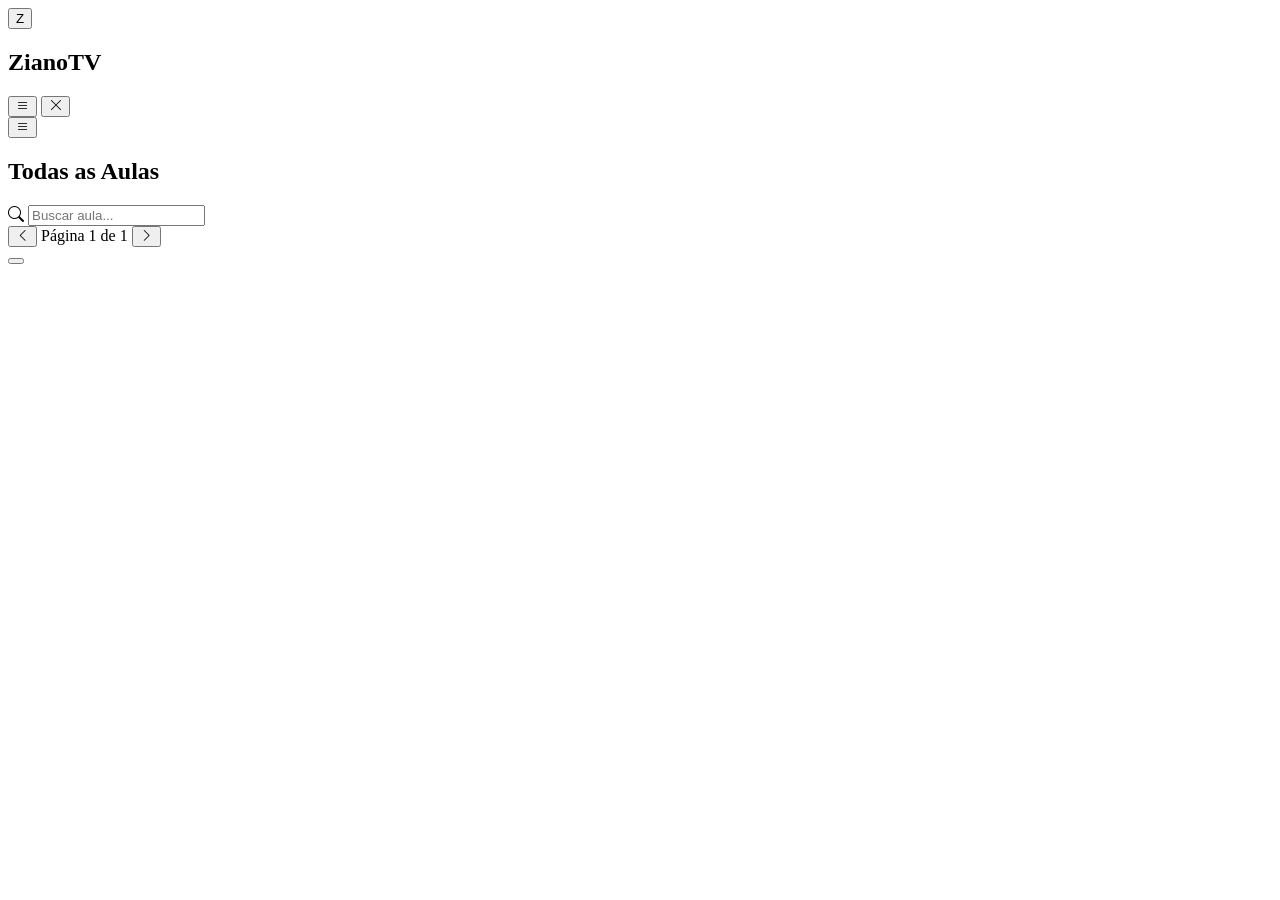
==== commit b10e0b9f: "Add files via upload" ====
--- a/index.html
+++ b/index.html
@@ -4,10 +4,10 @@
     <meta charset="UTF-8">
     <meta name="viewport" content="width=device-width, initial-scale=1">
     <title>ZianoTV</title>
-    <link rel="icon" type="image/png" href="icon.png">
+    <link rel="icon" type="image/png" href="assets/images/icon.png">
     <link href="https://cdn.jsdelivr.net/npm/bootstrap-icons@1.11.3/font/bootstrap-icons.min.css" rel="stylesheet">
     <link href="https://fonts.googleapis.com/css2?family=Plus+Jakarta+Sans:wght@300;400;500;600;700&display=swap" rel="stylesheet">
-    <link rel="stylesheet" href="style.css">
+    <link rel="stylesheet" href="assets/css/style.css?v=3">
 </head>
 <body class="app-body">
     <div id="app" class="app-shell">
@@ -55,87 +55,17 @@
                         <i class="bi bi-chevron-right"></i>
                     </button>
                 </nav>
-                <div id="headerDetailControls" class="header-detail-controls is-hidden">
-                    <button onclick="showCatalogView()" class="back-btn">
-                        <span>Voltar ao Catálogo</span>
-                    </button>
-                </div>
             </header>
             
             <section id="catalogView" aria-label="Catálogo de Cursos" class="catalog-view">
                 <div id="courseGrid" class="course-grid">
                 </div>
             </section>
-            
-            <article id="detailView" class="detail-view is-hidden">
-                <div class="detail-layout">
-                    <figure class="detail-poster-frame">
-                        <img id="detailPoster" src="" alt="" class="detail-poster" onerror="this.onerror=null; this.src='https://images.unsplash.com/photo-1516321318423-f06f85e504b3?w=600&auto=format&fit=crop&q=80'">
-                    </figure>
-                    <div class="detail-content">
-                        <header>
-                            <h2 id="detailTitle" class="detail-title">
-                                Titulo da Aula
-                            </h2>
-                            <dl class="detail-meta">
-                                <div><dt>Instrutor:</dt><dd id="detailInstructor"></dd></div>
-                                <div><dt>Categoria:</dt><dd id="detailCategory"></dd></div>
-                                <div><dt>Nível:</dt><dd id="detailLevel"></dd></div>
-                                <div><dt>Duração:</dt><dd id="detailDuration"></dd></div>
-                                <div><dt>Lançamento:</dt><dd id="detailDate"></dd></div>
-                            </dl>
-                        </header>
-                        <div class="detail-actions">
-                            <button onclick="openPlayerModal()" class="watch-btn">
-                                <i class="bi bi-play-fill"></i>
-                                <span>Assistir</span>
-                            </button>
-                            <button onclick="toggleFavoriteCurrent()" id="favoriteBtn" class="favorite-btn">
-                                <i id="favIcon" class="bi bi-star"></i>
-                                <span id="favText">Favoritar</span>
-                            </button>
-                        </div>
-                    </div>
-                </div>
-                <section class="detail-section">
-                    <h3 class="detail-section-title">Descrição do Curso:</h3>
-                    <p id="detailDescription" class="detail-description">
-                    </p>
-                </section>
-                <section class="detail-section lessons-detail-section">
-                    <h3 class="detail-section-title">AULAS</h3>
-                    <ol id="lessonsList" class="lesson-grid">
-                    </ol>
-                </section>
-            </article>
         </main>
     </div>
     <button id="sidebarOverlay" class="sidebar-overlay is-hidden" onclick="toggleSidebar()" aria-label="Fechar menu"></button>
     
-    <dialog id="videoModal">
-        <div class="player-shell">
-            <header class="modal-header">
-                <div>
-                    <h3 id="playerTitle" class="modal-title">Assistindo Aula</h3>
-                    <p id="playerInstructor" class="modal-instructor"></p>
-                </div>
-                <div class="player-header-actions">
-                    <button onclick="closePlayerModal()" aria-label="Fechar reprodutor" class="modal-close">
-                        <i class="bi bi-x-lg"></i>
-                    </button>
-                </div>
-            </header>
-            <div class="modal-video">
-                <video id="mainVideoPlayer" controls preload="metadata" hidden>
-                    Seu navegador não suporta vídeos HTML5.
-                </video>
-                <iframe id="driveVideoPlayer" aria-label="Player da aula" allow="autoplay; fullscreen" allowfullscreen hidden></iframe>
-            </div>
-            <aside id="playerLessons" class="player-lessons" aria-label="Aulas do curso"></aside>
-        </div>
-    </dialog>
-    
-    <script src="main.js"></script>
-    <script src="data.js"></script>
+    <script src="./assets/js/data.js?v=2"></script>
+    <script src="./assets/js/main.js?v=2"></script>
 </body>
 </html>
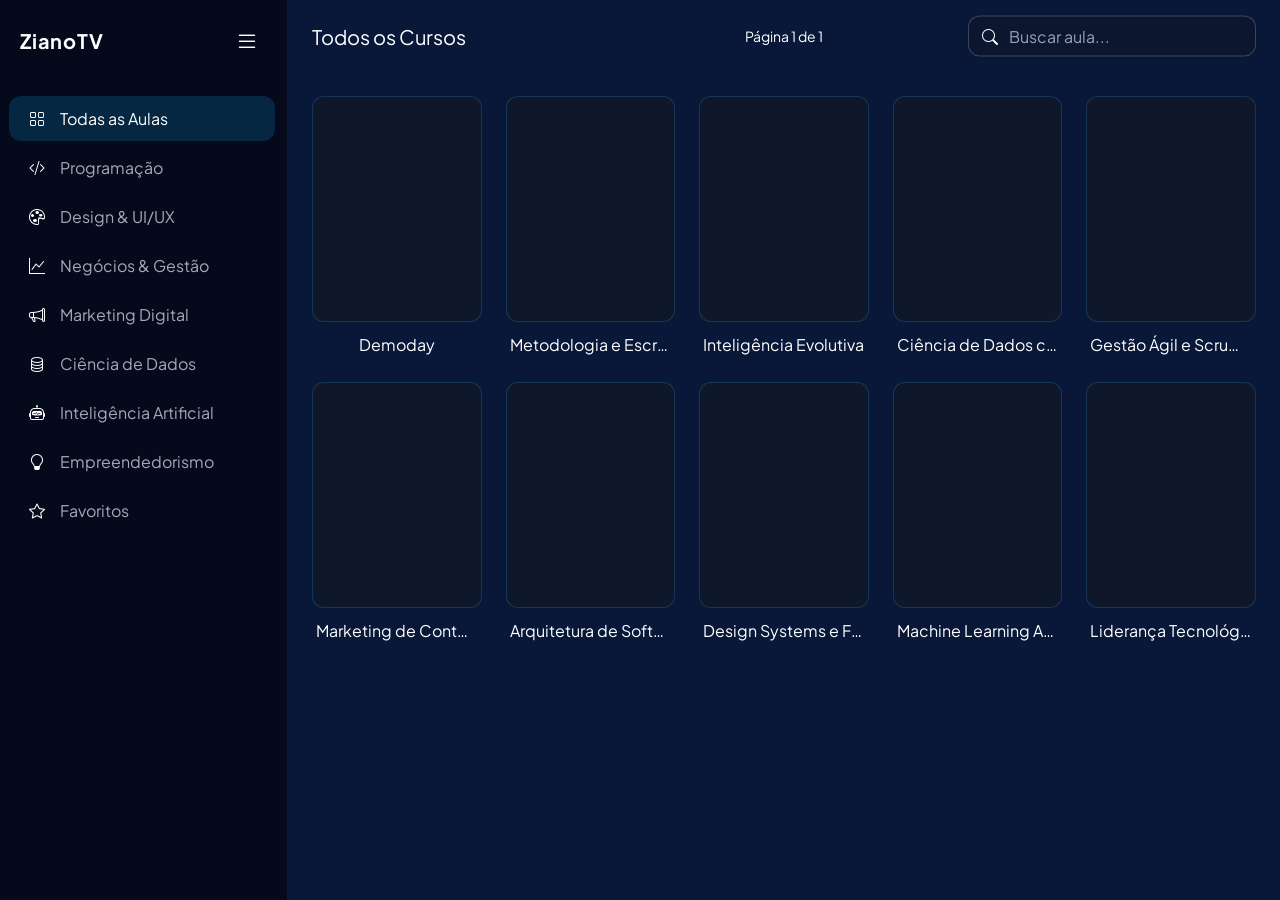
==== commit 14c42ce2: "Update index.html" ====
--- a/index.html
+++ b/index.html
@@ -37,7 +37,7 @@
                         <i class="bi bi-list" aria-hidden="true"></i>
                     </button>
                     <h2 id="categoryTitle" class="category-title">
-                        Todas as Aulas
+                        Todos os Cursos
                     </h2>
                 </div>
                 <div id="headerCatalogControls" class="header-catalog-controls">
@@ -68,4 +68,4 @@
     <script src="./assets/js/data.js?v=2"></script>
     <script src="./assets/js/main.js?v=2"></script>
 </body>
-</html>+</html>
--- a/assets/css/style.css
+++ b/assets/css/style.css
@@ -0,0 +1,593 @@
+body {
+    font-family: 'Plus Jakarta Sans', sans-serif;
+}
+
+::-webkit-scrollbar {
+    width: .375rem;
+    height: .375rem
+}
+
+::-webkit-scrollbar-track {
+    background: rgba(15, 23, 42, 0.6)
+}
+
+::-webkit-scrollbar-thumb {
+    background: rgba(56, 189, 248, 0.2);
+    border-radius: .25rem
+}
+
+::-webkit-scrollbar-thumb:hover {
+    background: rgba(56, 189, 248, 0.4)
+}
+
+html {
+    scrollbar-color: rgba(56, 189, 248, .45) rgba(15, 23, 42, .6);
+    scrollbar-width: thin
+}
+
+@media (min-width: 64rem) {
+    ::-webkit-scrollbar {
+        width: .625rem;
+        height: .625rem
+    }
+
+    ::-webkit-scrollbar-track {
+        border: .0625rem solid rgba(56, 189, 248, .08);
+        border-radius: .5rem;
+        background: rgba(2, 6, 23, .72)
+    }
+
+    ::-webkit-scrollbar-thumb {
+        border: .125rem solid rgba(2, 6, 23, .72);
+        border-radius: .5rem;
+        background: linear-gradient(180deg, rgba(34, 211, 238, .75), rgba(14, 165, 233, .52))
+    }
+
+    ::-webkit-scrollbar-thumb:hover {
+        background: linear-gradient(180deg, rgba(103, 232, 249, .95), rgba(14, 165, 233, .78))
+    }
+}
+
+.nav-item-active {
+    background-color: rgba(14, 165, 233, 0.18);
+    color: #ffffff
+}
+
+.nav-item-inactive {
+    color: rgba(226, 232, 240, 0.75)
+}
+
+.nav-item-inactive:hover {
+    background-color: rgba(255, 255, 255, 0.05);
+    color: #ffffff
+}
+
+dialog::backdrop {
+    background: rgba(2, 6, 23, 0.9);
+    backdrop-filter: blur(.5rem)
+}
+
+@keyframes marqueeScroll {
+    0% {
+        transform: translateX(0)
+    }
+
+    15% {
+        transform: translateX(0)
+    }
+
+    85% {
+        transform: translateX(var(--marquee-distance))
+    }
+
+    100% {
+        transform: translateX(var(--marquee-distance))
+    }
+}
+
+.marquee-wrapper {
+    overflow: hidden;
+    white-space: nowrap;
+    position: relative;
+    width: 100%
+}
+
+.marquee-text {
+    display: inline-block;
+    white-space: nowrap;
+    will-change: transform;
+    transition: transform 0.3s ease-out
+}
+
+.group:hover .marquee-text.has-overflow,
+.group:focus-within .marquee-text.has-overflow {
+    animation: marqueeScroll 6s cubic-bezier(0.45, 0.05, 0.55, 0.95) infinite alternate
+}
+
+/* Bootstrap-compatible local layout and mobile styling */
+*, *::before, *::after {
+    box-sizing: border-box;
+    -webkit-tap-highlight-color: transparent;
+}
+
+html, body {
+    -webkit-tap-highlight-color: transparent;
+}
+
+body {
+    margin: 0;
+    overflow-x: hidden;
+    color: #f8fafc;
+    background: #091838;
+}
+
+button,
+a,
+input[type="button"],
+input[type="submit"],
+input[type="reset"],
+label[for],
+[role="button"] {
+    cursor: pointer;
+    -webkit-tap-highlight-color: transparent;
+}
+
+button {
+    user-select: none;
+}
+
+button:disabled,
+.pagination-btn:disabled,
+.next-lesson-button:disabled {
+    cursor: not-allowed;
+}
+
+button, input { font: inherit }
+.app-shell { display: flex; width: 100%; height: 100vh; overflow: hidden }
+.sidebar { display: flex; flex: 0 0 18rem; flex-direction: column; background: rgba(4, 9, 23, .84); border-right: .0625rem solid rgba(56, 189, 248, .1); backdrop-filter: blur(.875rem) }
+.sidebar-header, .main-header { display: flex; align-items: center }
+.sidebar-header { height: 5rem; flex: 0 0 5rem; gap: .75rem; padding: 1.25rem }
+.sidebar-collapse-toggle { display: grid; width: 2.5rem; height: 2.5rem; margin-left: auto; place-items: center; padding: 0; border: 0; border-radius: .5rem; color: #fff; background: transparent; cursor: pointer; font-size: 1.5rem }
+.mobile-sidebar-close { display: none }
+.sidebar.sidebar-collapsed { flex-basis: 4.75rem }
+.sidebar.sidebar-collapsed .sidebar-header { display: grid; width: 4.75rem; align-items: center; justify-content: start; padding: 1.25rem 0 1.25rem .5625rem }
+.sidebar.sidebar-collapsed .logo-mark { position: static; display: grid; width: 3.5rem; height: 2.5rem; flex: 0 0 3.5rem; place-items: center; margin: 0; }
+.sidebar.sidebar-collapsed .logo-mark span { position: static; transform: none }
+.sidebar.sidebar-collapsed .brand-name, .sidebar.sidebar-collapsed .sidebar-collapse-toggle { display: none }
+.sidebar.sidebar-collapsed .category-nav { align-items: flex-start; padding: 1rem 0 1rem .5625rem }
+.sidebar.sidebar-collapsed .category-button { display: grid; width: 3.5rem; align-items: center; justify-content: center; padding: .75rem .5rem; margin: 0; }
+.sidebar.sidebar-collapsed .category-button i { position: static; transform: none }
+.sidebar.sidebar-collapsed .category-button span { display: none }
+.logo-mark { display: none; width: 2.5rem; height: 2.5rem; flex: 0 0 2.5rem; place-items: center; align-self: center; padding: 0; border: 0; border-radius: .5rem; color: #fff; background: transparent; cursor: pointer; font-size: 1.25rem; font-weight: 700; letter-spacing: .04em; line-height: 1 }
+.brand-name { margin: 0; color: #fff; font-size: 1.25rem; font-weight: 700; letter-spacing: .04em }
+.category-nav { display: flex; flex: 1; flex-direction: column; gap: .25rem; min-height: 0; padding: 1rem .75rem 1rem .5625rem; overflow-y: auto }
+.category-button { display: flex; width: 100%; align-items: center; gap: .875rem; padding: .75rem 1rem .75rem 1.1875rem; border: 0; border-radius: .75rem; color: rgba(226, 232, 240, .72); background: transparent; text-align: left; cursor: pointer; transition: background .15s ease, color .15s ease }
+.category-button:hover, .nav-item-inactive:hover { color: #fff; background: rgba(255, 255, 255, .05) }
+.category-button.nav-item-active:hover { color: #fff; background: rgba(14, 165, 233, .18) }
+.category-button i { width: 1.125rem; color: #fff; text-align: center }
+.nav-item-active { color: #fff; background: rgba(14, 165, 233, .18) }
+.main-content { display: flex; min-width: 0; flex: 1; flex-direction: column; overflow: hidden; background: #091838 }
+.main-header { position: relative; min-height: 4.5rem; justify-content: space-between; gap: 1.25rem; padding: 1rem 1.5rem; background: transparent }
+.category-title { margin: 0; color: #fff; font-size: 1.25rem; font-weight: 400; white-space: nowrap }
+.category-heading { position: absolute; top: 50%; left: 1.5rem; display: flex; align-items: center; gap: .75rem; min-height: 2.5rem; transform: translateY(-50%) }
+.mobile-menu-toggle { display: none; width: 2.5rem; height: 2.5rem; border: .0625rem solid rgba(255, 255, 255, .2); border-radius: .625rem; color: #fff; background: transparent; cursor: pointer }
+.header-catalog-controls { position: absolute; top: 50%; right: 1.5rem; display: flex; align-items: center; transform: translateY(-50%) }
+.search-wrap { position: relative; display: block; width: 18rem }
+.search-icon { position: absolute; top: 50%; left: .875rem; z-index: 1; color: #fff; transform: translateY(-50%) }
+.search-input { width: 100%; padding: .5625rem 1rem .5625rem 2.5rem; border: .0625rem solid rgba(148, 163, 184, .35); border-radius: .75rem; outline: 0; color: #f8fafc; background: rgba(15, 23, 42, .6) }
+.search-input::placeholder { color: #94a3b8 }
+.search-input:focus { border-color: rgba(56, 189, 248, .5); outline: 0 }
+.pagination-nav { position: absolute; top: 50%; left: 50%; display: flex; align-items: center; gap: .5rem; padding: 0; border: 0; background: transparent; transform: translate(-50%, -50%) }
+.pagination-btn { display: grid; width: 2rem; height: 2rem; place-items: center; border: 0; border-radius: .5rem; color: #7dd3fc; background: transparent; cursor: pointer }
+.pagination-btn:hover { background: rgba(56, 189, 248, .2) }
+.pagination-status { padding: 0 .5rem; color: #fff; font-size: .875rem; white-space: nowrap }
+.back-btn { display: flex; align-items: center; gap: .5rem; padding: .5rem 1.25rem; border: .0625rem solid rgba(255, 255, 255, .2); border-radius: .75rem; color: #fff; background: transparent; cursor: pointer }
+.catalog-view, .detail-view { flex: 1; min-height: 0; overflow-y: auto; background: #091838 }
+.catalog-view { padding: 1.5rem }
+.course-grid { display: grid; grid-template-columns: repeat(5, minmax(0, 1fr)); gap: 1.5rem }
+.course-card { min-width: 0; cursor: pointer }
+.course-poster-frame, .detail-poster-frame { position: relative; margin: 0; overflow: hidden; background: #0f172a }
+.course-poster-frame { aspect-ratio: 3 / 4; border: .0625rem solid rgba(56, 189, 248, .2); border-radius: .75rem }
+.course-poster, .detail-poster { width: 100%; height: 100%; object-fit: cover; transition: filter .2s ease }
+.course-card:hover .course-poster { filter: brightness(1.1) }
+.course-card-title { padding: 0 .25rem; margin-top: .75rem; text-align: center }
+.course-card-title h3 { position: relative; height: 1.5rem; margin: 0; overflow: hidden; color: #fff; font-size: 1rem; font-weight: 400; white-space: nowrap }
+.course-title-short { display: block; overflow: hidden; text-overflow: ellipsis; white-space: nowrap }
+.course-title-marquee { position: absolute; top: 0; left: 0; display: flex; visibility: hidden; width: max-content; gap: 2rem; white-space: nowrap; will-change: transform }
+.course-title-loop { display: block; flex: 0 0 auto; white-space: nowrap }
+.course-card:hover .course-title-text.has-overflow .course-title-short { visibility: hidden }
+.course-card:hover .course-title-text.has-overflow .course-title-marquee { visibility: visible; animation: titleMarquee var(--title-duration) linear infinite; animation-delay: 1s }
+.empty-state { grid-column: 1 / -1; padding: 4rem 1rem; color: rgba(186, 230, 253, .5); text-align: center }
+.empty-state i { display: block; margin-bottom: .5rem; font-size: 3rem; opacity: .3 }
+.empty-state p { margin: 0 }
+.detail-view { padding: 2rem 2rem 6rem; background: #091838 }
+.detail-layout { display: flex; align-items: flex-start; gap: 2rem }
+.detail-poster-frame { width: 18rem; flex: 0 0 18rem; aspect-ratio: 3 / 4; border: .0625rem solid rgba(56, 189, 248, .2); border-radius: 1rem }
+.detail-content { min-width: 0; flex: 1 }
+.detail-title { max-width: 100%; margin: 0 0 1.25rem; overflow-wrap: anywhere; color: #fff; font-size: clamp(1.75rem, 3vw, 2.5rem); font-weight: 600 }
+.detail-meta { display: grid; gap: .75rem; margin: 0; color: rgba(207, 250, 254, .8) }
+.detail-meta div { display: flex; align-items: center }
+.detail-meta dt { width: 8rem; color: rgba(103, 232, 249, .6) }
+.detail-meta dd { margin: 0; color: #fff }
+.detail-actions { display: flex; flex-wrap: wrap; gap: 1rem; margin-top: 1.5rem }
+.watch-btn, .favorite-btn { display: inline-flex; width: 10rem; height: 3rem; align-items: center; justify-content: center; gap: .5rem; border-radius: .75rem; font-family: inherit; font-size: 1rem; font-weight: 400; line-height: 1; cursor: pointer; white-space: nowrap }
+.watch-btn span, .favorite-btn span { font-family: inherit; font-size: 1rem; font-weight: 400; line-height: 1 }
+.watch-btn span { font-weight: 600 }
+.watch-btn { position: relative; padding: .875rem 2rem; border: 0; color: #0f172a; background: #fbbf24 }
+.watch-btn i { position: static; transform: none }
+.watch-btn i, .favorite-btn i { display: inline-flex; width: 1rem; height: 1rem; align-items: center; justify-content: center; font-size: 1rem; line-height: 1 }
+.watch-btn i { width: 1.25rem; font-size: 1.25rem }
+.watch-btn:hover { background: #fcd34d }
+.favorite-btn { padding: .875rem 1.75rem; border: .0625rem solid rgba(103, 232, 249, .3); color: #67e8f9; background: rgba(6, 182, 212, .2) }
+.favorite-icon-active { color: #fcd34d }
+.favorite-icon-inactive { color: #67e8f9 }
+.detail-section { max-width: 56rem; padding-top: 1.5rem; margin-top: 2rem }
+.lessons-detail-section { width: 100%; max-width: 100% }
+.lessons-container { width: 100%; max-width: 90rem; margin: 0 auto }
+.detail-section-title,
+.lessons-count-badge {
+    color: #67e8f9;
+    font-size: 1rem;
+    font-weight: 600;
+    letter-spacing: .08em;
+    text-transform: capitalize;
+}
+.detail-section-title {
+    max-width: 100%;
+    margin: 0 0 .75rem;
+    overflow-wrap: anywhere;
+}
+.detail-description { margin: 0; color: #cbd5e1; line-height: 1.7 }
+.lesson-grid { display: grid; grid-template-columns: repeat(2, minmax(0, 1fr)); gap: 1rem; min-width: 0; padding: 0; margin: 0 auto; list-style: none }
+.lesson-button { display: flex; width: 100%; max-width: 100%; align-items: center; justify-content: space-between; gap: .75rem; min-width: 0; padding: .75rem 1rem; overflow: hidden; border: .0625rem solid rgba(56, 189, 248, .15); border-radius: .75rem; color: #f8fafc; background: rgba(15, 23, 42, .6); text-align: left; cursor: pointer }
+.lesson-button:hover { background: rgba(8, 145, 178, .3) }
+.lesson-thumb { width: 6rem; aspect-ratio: 16 / 9; flex: 0 0 6rem; border-radius: .5rem; object-fit: cover; background: #0f172a }
+.lesson-content { display: flex; min-width: 0; align-items: center; gap: .875rem }
+.lesson-title { min-width: 0; overflow: hidden; color: #cffafe; text-overflow: ellipsis; white-space: nowrap }
+.lesson-number { display: grid; width: 1.75rem; height: 1.75rem; flex: 0 0 1.75rem; place-items: center; border-radius: 50%; color: #67e8f9; background: rgba(6, 182, 212, .15) }
+.lesson-duration { display: flex; flex: 0 0 auto; align-items: center; gap: .375rem; color: rgba(103, 232, 249, .6) }
+.marquee-wrapper { position: relative; min-width: 0; overflow: hidden; text-overflow: ellipsis; white-space: nowrap }
+.marquee-text { display: block; width: 100%; max-width: 100%; overflow: hidden; color: #cffafe; text-overflow: ellipsis; white-space: nowrap }
+.lesson-title-loop { display: block; flex: 0 0 auto; white-space: nowrap }
+.lesson-grid > li { min-width: 0 }
+.lesson-content { flex: 1 1 auto }
+.lesson-pagination {
+    display: flex;
+    align-items: center;
+    justify-content: center;
+    gap: 0.5rem;
+    margin-top: 1.5rem;
+}
+.lesson-pagination .pagination-btn {
+    cursor: pointer;
+}
+.lesson-pagination .pagination-btn:disabled {
+    opacity: 0.35;
+    cursor: not-allowed;
+}
+.is-hidden { display: none !important }
+.sidebar-overlay { display: none }
+.player-page {
+    min-height: 100vh;
+    margin: 0;
+    overflow-x: hidden;
+    color: #f8fafc;
+    background: #020617;
+}
+
+.player-shell {
+    position: relative;
+    display: flex;
+    min-height: 100vh;
+    flex-direction: column;
+    background: #091838;
+}
+
+.player-header {
+    display: flex;
+    align-items: center;
+    justify-content: space-between;
+    height: 4.5rem;
+    min-height: 4.5rem;
+    flex: 0 0 4.5rem;
+    padding: 0 1.5rem;
+    background: #091838;
+    border: 0;
+}
+
+.player-course-title {
+    margin: 0;
+    color: #fff;
+    font-size: 1.25rem;
+    font-weight: 700;
+    letter-spacing: .02em;
+    overflow: hidden;
+    text-overflow: ellipsis;
+    white-space: nowrap;
+    flex: 1;
+    min-width: 0;
+}
+
+.player-back-btn,
+.player-header-back-btn,
+.player-mobile-back-btn {
+    display: inline-flex;
+    align-items: center;
+    gap: .5rem;
+    padding: .5rem 1.25rem;
+    border: .0625rem solid rgba(255, 255, 255, .2);
+    border-radius: .75rem;
+    color: #fff;
+    background: transparent;
+    cursor: pointer;
+    font-size: .95rem;
+    transition: background .15s ease, border-color .15s ease, color .15s ease;
+}
+
+.player-back-btn:hover,
+.player-header-back-btn:hover,
+.player-mobile-back-btn:hover {
+    background: rgba(255, 255, 255, .08);
+    border-color: rgba(255, 255, 255, .35);
+    color: #fff;
+}
+
+.player-mobile-back-btn {
+    display: none;
+}
+
+.modal-video {
+    position: relative;
+    display: flex;
+    width: 100%;
+    height: calc(100vh - 4.5rem);
+    height: calc(100dvh - 4.5rem);
+    min-height: calc(100vh - 4.5rem);
+    min-height: calc(100dvh - 4.5rem);
+    flex: 0 0 auto;
+    align-items: center;
+    justify-content: center;
+    background: #000;
+}
+
+.modal-video iframe {
+    width: 100%;
+    height: 100%;
+    border: 0;
+    object-fit: contain;
+}
+
+.player-actions {
+    display: flex;
+    align-items: center;
+    justify-content: flex-end;
+    gap: .625rem;
+    padding: .75rem 1.5rem;
+    background: #091838;
+}
+
+.player-actions .modal-close {
+    transform: none;
+}
+
+.modal-close {
+    display: inline-flex;
+    width: auto;
+    height: 2.25rem;
+    align-items: center;
+    justify-content: center;
+    gap: .5rem;
+    padding: 0 .75rem;
+    border: 0;
+    border-radius: .625rem;
+    color: #67e8f9;
+    background: #1e293b;
+    cursor: pointer;
+    text-decoration: none;
+}
+
+.modal-close:hover {
+    background: rgba(56, 189, 248, .15);
+}
+
+.next-lesson-button {
+    display: inline-flex;
+    height: 2.25rem;
+    align-items: center;
+    padding: 0 .875rem;
+    border: 0;
+    font-weight: 600;
+    border-radius: .625rem;
+    color: #111;
+    background: #fbbf24;
+    cursor: pointer;
+}
+
+.next-lesson-button:disabled {
+    cursor: not-allowed;
+    opacity: .38;
+}
+
+.player-lessons {
+    display: flex;
+    gap: 1rem;
+    padding: 1rem;
+    overflow-x: auto;
+    border-top: 0;
+    background: #091838;
+}
+
+.player-lesson-radio {
+    position: absolute;
+    opacity: 0;
+    width: 0;
+    height: 0;
+    pointer-events: none;
+    margin: 0;
+}
+
+.player-lesson {
+    display: grid;
+    width: 13.75rem;
+    flex: 0 0 13.75rem;
+    grid-template-columns: minmax(0, 1fr) auto;
+    gap: .375rem .625rem;
+    padding: 0 0 .75rem;
+    overflow: hidden;
+    border: .0625rem solid transparent;
+    border-radius: .625rem;
+    color: #cbd5e1;
+    background: #050d1f;
+    text-align: left;
+    cursor: pointer;
+}
+
+.player-lesson:hover,
+.player-lesson.is-active,
+.player-lesson-radio:checked + .player-lesson {
+    color: #fff;
+    background: rgba(14, 165, 233, .14);
+}
+
+.player-lesson-thumb {
+    display: block;
+    width: 100%;
+    aspect-ratio: 16 / 9;
+    grid-column: 1 / -1;
+    margin-bottom: .25rem;
+    object-fit: cover;
+    background: #0f172a;
+}
+
+.player-lesson-number {
+    padding-left: .625rem;
+    color: #67e8f9;
+    font-size: .75rem;
+    font-weight: 600;
+}
+
+.player-lesson-title {
+    min-width: 0;
+    grid-column: 1 / -1;
+    padding: 0 .625rem;
+    overflow: hidden;
+    text-overflow: ellipsis;
+    white-space: nowrap;
+}
+
+.player-lesson time {
+    grid-column: 2;
+    grid-row: 2;
+    padding-right: .625rem;
+    color: #67e8f9;
+    font-size: .75rem;
+}
+
+@media (max-width: 74.9375rem) { .course-grid { grid-template-columns: repeat(4, minmax(0, 1fr)) } }
+@media (max-width: 47.9375rem) {
+    .modal-close { width: 2.25rem; padding: 0; transform: none }
+    .modal-close span { display: none }
+    .player-actions .modal-close { width: auto; padding: 0 .75rem }
+    .player-actions .modal-close span { display: inline }
+    .logo-mark,
+    .sidebar-collapse-toggle,
+    .mobile-sidebar-close,
+    .category-button,
+    .mobile-menu-toggle,
+    .pagination-btn,
+    .back-btn,
+    .course-card,
+    .watch-btn,
+    .favorite-btn,
+    .lesson-button,
+    .modal-action,
+    .modal-close,
+    .player-back-btn,
+    .player-lesson,
+    .next-lesson-button,
+    .lesson-pagination button {
+        -webkit-tap-highlight-color: transparent;
+    }
+
+    .app-shell { min-height: 100vh; overflow: visible }
+    .sidebar { position: fixed; z-index: 20; right: 0; bottom: 0; left: 0; width: 100%; height: min(70vh, 32.5rem); flex-basis: auto; border-top: .0625rem solid rgba(56, 189, 248, .15); transform: translateY(100%); transition: transform .2s ease; }
+    .sidebar.sidebar-open { transform: translateY(0) }
+    .sidebar.sidebar-collapsed { flex-basis: auto }
+    .sidebar-collapse-toggle { display: none }
+    .sidebar .sidebar-header,
+    .sidebar.sidebar-collapsed .sidebar-header { display: flex; width: auto; height: 5rem; flex: 0 0 5rem; align-items: center; justify-content: initial; padding: 1.25rem }
+    .sidebar .logo-mark,
+    .sidebar.sidebar-collapsed .logo-mark { display: none; }
+    .sidebar .brand-name,
+    .sidebar.sidebar-collapsed .brand-name { display: block; }
+    .mobile-sidebar-close { display: grid; width: 2.5rem; height: 2.5rem; margin-left: auto; place-items: center; padding: 0; border: 0; color: #fff; background: transparent; cursor: pointer; font-size: 1.25rem }
+    .sidebar .category-nav,
+    .sidebar.sidebar-collapsed .category-nav { display: flex; align-items: stretch; padding: 1rem .75rem; max-height: none; overflow-y: auto }
+    .sidebar .category-button,
+    .sidebar.sidebar-collapsed .category-button { display: flex; width: 100%; align-items: center; justify-content: initial; gap: .875rem; padding: .75rem 1rem; margin: 0; font-size: .9rem }
+    .sidebar .category-button i,
+    .sidebar.sidebar-collapsed .category-button i { position: static; transform: none }
+    .sidebar .category-button span,
+    .sidebar.sidebar-collapsed .category-button span { display: inline; }
+    .sidebar-overlay { position: fixed; z-index: 10; inset: 0; display: block; border: 0; background: rgba(2, 6, 23, .65); backdrop-filter: blur(.125rem) }
+    .main-content { min-height: 100vh; overflow: visible }
+    .main-header { align-items: stretch; flex-direction: column; gap: .75rem; padding: 1rem }
+    .category-heading { position: static; min-height: 2.5rem; transform: none }
+    .mobile-menu-toggle { display: block; flex: 0 0 2.5rem }
+    .header-catalog-controls { position: static; align-items: stretch; flex-direction: column; gap: .625rem; width: 100%; transform: none }
+    .search-wrap { width: 100% }
+    .pagination-nav { position: static; justify-content: center; width: 100%; transform: none }
+    .catalog-view { padding: 1rem 1rem 3rem; overflow: visible }
+    .detail-view { padding: 1rem 1rem 5rem; overflow: visible; background: #091838; }
+    .course-grid { grid-template-columns: repeat(2, minmax(0, 1fr)); gap: 1rem .75rem }
+    .detail-layout { flex-direction: column; gap: 1.25rem }
+    .detail-poster-frame { width: min(100%, 16.25rem); flex-basis: auto; align-self: center }
+    .detail-title { font-size: 1.75rem }
+    .detail-meta dt { width: 6.5rem }
+    .detail-actions > button,
+    .detail-actions > a { min-width: 0; flex: 1 1 0; justify-content: center }
+    .lesson-grid { grid-template-columns: minmax(0, 1fr) }
+    .lesson-thumb { display: none }
+    .detail-section:last-child { padding-bottom: 4rem }
+    .header-detail-controls { width: 100% }
+    .back-btn { width: 100%; justify-content: center }
+    .player-lessons { display: flex; flex-direction: column; gap: .5rem; padding: .75rem; overflow-x: hidden; border-top: 0 }
+    .player-lessons .player-lesson { display: flex; width: 100%; min-width: 0; flex: 0 0 auto; align-items: center; gap: .75rem; padding: .75rem }
+    .player-lessons .player-lesson-thumb,
+    .player-lessons .player-lesson-number,
+    .player-lessons .player-lesson time { display: none }
+    .player-lessons .player-lesson-title { padding: 0; overflow: hidden; text-overflow: ellipsis; white-space: nowrap }
+    .player-header { height: 3.5rem; min-height: 3.5rem; flex: 0 0 3.5rem; padding: 0 1rem; }
+    .player-header-back-btn { display: none !important; }
+    .player-mobile-back-btn {
+        display: inline-flex !important;
+        width: auto !important;
+        height: 2.25rem;
+        padding: 0 .875rem;
+        border-radius: .625rem;
+        font-size: .875rem;
+    }
+    .player-actions {
+        display: flex;
+        align-items: center;
+        justify-content: space-between !important;
+        gap: .625rem;
+        padding: .75rem 1rem;
+    }
+    .player-course-title { font-size: 1rem; flex: 1; min-width: 0; }
+    .modal-video { height: calc(100vh - 3.5rem); height: calc(100dvh - 3.5rem); min-height: calc(100vh - 3.5rem); min-height: calc(100dvh - 3.5rem); }
+}
+
+@media (max-width: 26.25rem) {
+    .course-grid { grid-template-columns: repeat(2, minmax(0, 1fr)); }
+}
+
+@keyframes titleMarquee {
+    0% { transform: translateX(0) }
+    100% { transform: translateX(var(--title-distance)) }
+}
+
+@keyframes lessonMarquee {
+    0% { transform: translateX(0) }
+    100% { transform: translateX(var(--marquee-distance)) }
+}
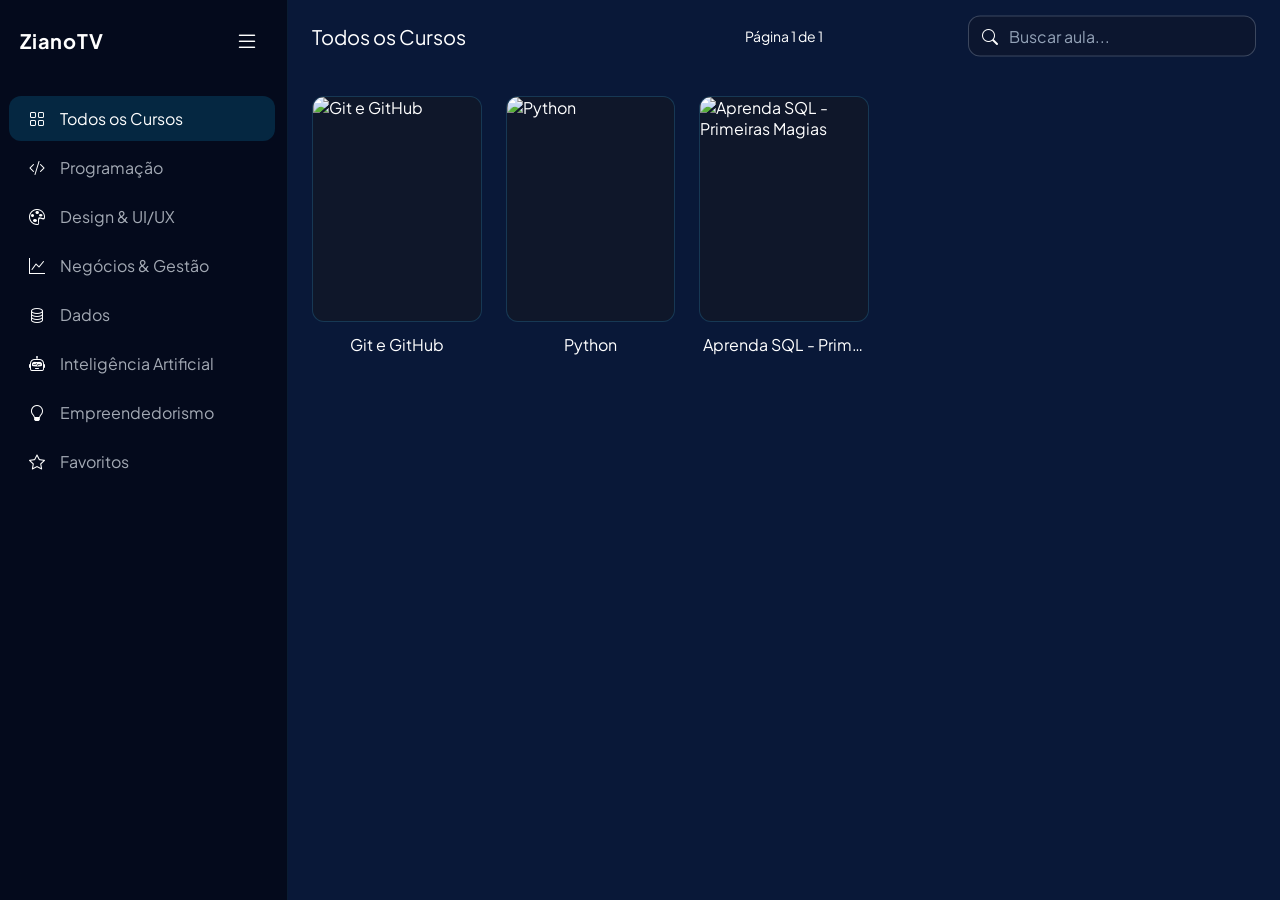
==== commit c3fc1db5: "refatoracao" ====
--- a/index.html
+++ b/index.html
@@ -1,71 +1,127 @@
 <!DOCTYPE html>
 <html lang="pt-BR">
 <head>
-    <meta charset="UTF-8">
-    <meta name="viewport" content="width=device-width, initial-scale=1">
-    <title>ZianoTV</title>
-    <link rel="icon" type="image/png" href="assets/images/icon.png">
-    <link href="https://cdn.jsdelivr.net/npm/bootstrap-icons@1.11.3/font/bootstrap-icons.min.css" rel="stylesheet">
-    <link href="https://fonts.googleapis.com/css2?family=Plus+Jakarta+Sans:wght@300;400;500;600;700&display=swap" rel="stylesheet">
-    <link rel="stylesheet" href="assets/css/style.css?v=3">
+  <meta charset="UTF-8">
+  <meta name="viewport" content="width=device-width,initial-scale=1.0">
+  <title>ZianoTV</title>
+  <link rel="icon" type="image/png" href="assets/images/icon.png">
+  <link href="https://cdn.jsdelivr.net/npm/bootstrap-icons@1.11.3/font/bootstrap-icons.min.css" rel="stylesheet">
+  <link href="https://fonts.googleapis.com/css2?family=Plus+Jakarta+Sans:wght@300;400;500;600;700&display=swap" rel="stylesheet">
+  <link rel="stylesheet" href="assets/css/style.css">
 </head>
-<body class="app-body">
-    <div id="app" class="app-shell">
-        <aside id="sidebar" class="sidebar">
-            <header class="sidebar-header">
-                <button class="logo-mark" onclick="toggleSidebarCollapse()" aria-label="Recolher sidebar">
-                    <span aria-hidden="true">Z</span>
-                </button>
-                <div>
-                    <h1 class="brand-name">ZianoTV</h1>
-                </div>
-                <button id="sidebarCollapseToggle" class="sidebar-collapse-toggle" onclick="toggleSidebarCollapse()" aria-label="Recolher sidebar" aria-expanded="true">
-                    <i class="bi bi-list" aria-hidden="true"></i>
-                </button>
-                <button id="mobileSidebarClose" class="mobile-sidebar-close" onclick="toggleSidebar()" aria-label="Fechar menu">
-                    <i class="bi bi-x-lg" aria-hidden="true"></i>
-                </button>
-            </header>
-            <nav id="categoryNav" aria-label="Categorias de cursos" class="category-nav">
-            </nav>
-        </aside>
-        
-        <main class="main-content">
-            <header class="main-header">
-                <div class="category-heading">
-                    <button id="mobileMenuToggle" class="mobile-menu-toggle" onclick="toggleSidebar()" aria-label="Abrir menu" aria-expanded="false">
-                        <i class="bi bi-list" aria-hidden="true"></i>
-                    </button>
-                    <h2 id="categoryTitle" class="category-title">
-                        Todos os Cursos
-                    </h2>
-                </div>
-                <div id="headerCatalogControls" class="header-catalog-controls">
-                    <search class="search-wrap">
-                        <i class="bi bi-search search-icon" aria-hidden="true"></i>
-                        <input type="search" id="searchInput" oninput="handleSearch(this.value)" placeholder="Buscar aula..." class="search-input">
-                    </search>
-                </div>
-                <nav id="paginationControls" aria-label="Paginação" class="pagination-nav">
-                    <button id="paginationPrevious" onclick="changePage(-1)" aria-label="Página anterior" class="pagination-btn">
-                        <i class="bi bi-chevron-left"></i>
-                    </button>
-                    <span id="paginationStatus" class="pagination-status">Página 1 de 1</span>
-                    <button id="paginationNext" onclick="changePage(1)" aria-label="Próxima página" class="pagination-btn">
-                        <i class="bi bi-chevron-right"></i>
-                    </button>
-                </nav>
-            </header>
-            
-            <section id="catalogView" aria-label="Catálogo de Cursos" class="catalog-view">
-                <div id="courseGrid" class="course-grid">
-                </div>
-            </section>
-        </main>
-    </div>
-    <button id="sidebarOverlay" class="sidebar-overlay is-hidden" onclick="toggleSidebar()" aria-label="Fechar menu"></button>
-    
-    <script src="./assets/js/data.js?v=2"></script>
-    <script src="./assets/js/main.js?v=2"></script>
+
+<body>
+
+  <div class="app">
+
+    <aside id="sidebar" class="sidebar">
+
+      <header class="sidebar-header">
+        <div class="brand">ZianoTV</div>
+
+        <button
+          id="sidebarToggle"
+          class="sidebar-toggle"
+          onclick="toggleSidebarCollapse()"
+          aria-label="Recolher sidebar"
+          aria-expanded="true"
+        >
+          <i class="bi bi-list"></i>
+        </button>
+
+        <button
+          id="mobileClose"
+          class="mobile-close"
+          onclick="toggleSidebar()"
+          aria-label="Fechar menu"
+          style="display:none"
+        >
+          <i class="bi bi-x-lg"></i>
+        </button>
+      </header>
+
+      <nav id="categoryNav" class="category-nav"></nav>
+
+    </aside>
+
+    <main class="main">
+
+      <header class="header">
+
+        <div class="heading">
+          <button
+            id="mobileMenu"
+            class="mobile-menu"
+            onclick="toggleSidebar()"
+            aria-label="Abrir menu"
+            aria-expanded="false"
+          >
+            <i class="bi bi-list"></i>
+          </button>
+
+          <h1 id="categoryTitle" class="header-title">
+            Todos os Cursos
+          </h1>
+        </div>
+
+        <div class="search">
+          <i class="bi bi-search"></i>
+
+          <input
+            id="searchInput"
+            type="search"
+            placeholder="Buscar aula..."
+            oninput="handleSearch(this.value)"
+          >
+        </div>
+
+        <nav class="pagination">
+
+          <button
+            id="previous"
+            onclick="changePage(-1)"
+            aria-label="Página anterior"
+          >
+            <i class="bi bi-chevron-left"></i>
+          </button>
+
+          <span id="paginationStatus">
+            Página 1 de 1
+          </span>
+
+          <button
+            id="next"
+            onclick="changePage(1)"
+            aria-label="Próxima página"
+          >
+            <i class="bi bi-chevron-right"></i>
+          </button>
+
+        </nav>
+
+      </header>
+
+      <section class="catalog">
+        <div id="courseGrid" class="grid"></div>
+      </section>
+
+    </main>
+
+  </div>
+
+  <button
+    id="overlay"
+    class="overlay hidden"
+    onclick="toggleSidebar()"
+    aria-label="Fechar menu"
+  ></button>
+
+  <dialog id="courseModal">
+    <div id="courseModalContent" class="course-modal"></div>
+  </dialog>
+
+  <script src="data.js"></script>
+  <script src="assets//js/script.js"></script>
+
 </body>
-</html>
+</html>
--- a/assets/css/style.css
+++ b/assets/css/style.css
@@ -1,593 +1,716 @@
+* {
+margin: 0;
+padding: 0;
+box-sizing: border-box
+}
+
 body {
-    font-family: 'Plus Jakarta Sans', sans-serif;
-}
-
-::-webkit-scrollbar {
-    width: .375rem;
-    height: .375rem
-}
-
-::-webkit-scrollbar-track {
-    background: rgba(15, 23, 42, 0.6)
-}
-
-::-webkit-scrollbar-thumb {
-    background: rgba(56, 189, 248, 0.2);
-    border-radius: .25rem
-}
-
-::-webkit-scrollbar-thumb:hover {
-    background: rgba(56, 189, 248, 0.4)
-}
-
-html {
-    scrollbar-color: rgba(56, 189, 248, .45) rgba(15, 23, 42, .6);
-    scrollbar-width: thin
-}
-
-@media (min-width: 64rem) {
-    ::-webkit-scrollbar {
-        width: .625rem;
-        height: .625rem
-    }
-
-    ::-webkit-scrollbar-track {
-        border: .0625rem solid rgba(56, 189, 248, .08);
-        border-radius: .5rem;
-        background: rgba(2, 6, 23, .72)
-    }
-
-    ::-webkit-scrollbar-thumb {
-        border: .125rem solid rgba(2, 6, 23, .72);
-        border-radius: .5rem;
-        background: linear-gradient(180deg, rgba(34, 211, 238, .75), rgba(14, 165, 233, .52))
-    }
-
-    ::-webkit-scrollbar-thumb:hover {
-        background: linear-gradient(180deg, rgba(103, 232, 249, .95), rgba(14, 165, 233, .78))
-    }
-}
-
-.nav-item-active {
-    background-color: rgba(14, 165, 233, 0.18);
-    color: #ffffff
-}
-
-.nav-item-inactive {
-    color: rgba(226, 232, 240, 0.75)
-}
-
-.nav-item-inactive:hover {
-    background-color: rgba(255, 255, 255, 0.05);
-    color: #ffffff
+background: #091838;
+color: #fff;
+font-family: 'Plus Jakarta Sans', sans-serif;
+overflow: hidden
+}
+
+button,
+input {
+font: inherit
+}
+
+button {
+cursor: pointer
+}
+
+.app {
+display: flex;
+width: 100%;
+height: 100vh;
+overflow: hidden
+}
+
+.sidebar {
+display: flex;
+flex: 0 0 18rem;
+flex-direction: column;
+background: rgba(4, 9, 23, .84);
+border-right: .0625rem solid rgba(56, 189, 248, .1);
+backdrop-filter: blur(.875rem);
+transition: flex-basis .2s ease
+}
+
+.sidebar-header {
+display: flex;
+height: 5rem;
+flex: 0 0 5rem;
+align-items: center;
+gap: .75rem;
+padding: 1.25rem
+}
+
+.brand {
+color: #fff;
+font-size: 1.25rem;
+font-weight: 700;
+letter-spacing: .04em
+}
+
+.sidebar-toggle {
+display: grid;
+width: 2.5rem;
+height: 2.5rem;
+margin-left: auto;
+place-items: center;
+padding: 0;
+border: 0;
+border-radius: .5rem;
+color: #fff;
+background: transparent;
+font-size: 1.5rem
+}
+
+.category-nav {
+display: flex;
+flex: 1;
+flex-direction: column;
+gap: .25rem;
+min-height: 0;
+padding: 1rem .75rem .1rem .5625rem;
+overflow-y: auto
+}
+
+.category-button {
+display: flex;
+width: 100%;
+align-items: center;
+gap: .875rem;
+padding: .75rem 1rem .75rem 1.1875rem;
+border: 0;
+border-radius: .75rem;
+color: rgba(226, 232, 240, .72);
+background: transparent;
+text-align: left
+}
+
+.category-button:hover {
+background: rgba(255, 255, 255, .05);
+color: #fff
+}
+
+.category-button.active {
+background: rgba(14, 165, 233, .18);
+color: #fff
+}
+
+.category-button i {
+width: 1.125rem;
+color: #fff;
+text-align: center
+}
+
+.sidebar.collapsed {
+flex-basis: 4.75rem
+}
+
+.sidebar.collapsed .sidebar-header {
+width: 4.75rem;
+justify-content: center;
+padding: 1.25rem .5625rem
+}
+
+.sidebar.collapsed .brand {
+display: none
+}
+
+.sidebar.collapsed .sidebar-toggle {
+margin: 0
+}
+
+.sidebar.collapsed .category-nav {
+align-items: center;
+padding-left: .5625rem;
+padding-right: .5625rem
+}
+
+.sidebar.collapsed .category-button {
+width: 3.5rem;
+justify-content: center;
+padding: .75rem .5rem
+}
+
+.sidebar.collapsed .category-button span {
+display: none
+}
+
+.sidebar.collapsed .category-button i {
+width: auto
+}
+
+.main {
+display: flex;
+min-width: 0;
+flex: 1;
+flex-direction: column;
+background: #091838
+}
+
+.header {
+display: flex;
+position: relative;
+min-height: 4.5rem;
+align-items: center;
+justify-content: space-between;
+padding: 1rem 1.5rem
+}
+
+.header-title {
+font-size: 1.25rem;
+font-weight: 400;
+white-space: nowrap
+}
+
+.mobile-menu {
+display: none;
+width: 2.5rem;
+height: 2.5rem;
+border: .0625rem solid rgba(255, 255, 255, .2);
+border-radius: .625rem;
+color: #fff;
+background: transparent
+}
+
+.heading {
+display: flex;
+align-items: center;
+gap: .75rem
+}
+
+.search {
+position: absolute;
+top: 50%;
+right: 1.5rem;
+width: 18rem;
+transform: translateY(-50%)
+}
+
+.search i {
+position: absolute;
+top: 50%;
+left: .875rem;
+transform: translateY(-50%);
+color: #fff
+}
+
+.search input {
+width: 100%;
+padding: .5625rem 1rem .5625rem 2.5rem;
+border: .0625rem solid rgba(148, 163, 184, .35);
+border-radius: .75rem;
+outline: 0;
+color: #f8fafc;
+background: rgba(15, 23, 42, .6)
+}
+
+.search input::placeholder {
+color: #94a3b8
+}
+
+.search input:focus {
+border-color: rgba(56, 189, 248, .5)
+}
+
+.pagination {
+position: absolute;
+top: 50%;
+left: 50%;
+display: flex;
+align-items: center;
+gap: .5rem;
+transform: translate(-50%, -50%)
+}
+
+.pagination button {
+display: grid;
+width: 2rem;
+height: 2rem;
+place-items: center;
+border: 0;
+border-radius: .5rem;
+color: #7dd3fc;
+background: transparent
+}
+
+.pagination button:hover {
+background: rgba(56, 189, 248, .2)
+}
+
+.pagination span {
+padding: 0 .5rem;
+font-size: .875rem;
+white-space: nowrap
+}
+
+.catalog {
+flex: 1;
+min-height: 0;
+padding: 1.5rem;
+overflow-y: auto
+}
+
+.grid {
+display: grid;
+grid-template-columns: repeat(5, minmax(0, 1fr));
+gap: 1.5rem
+}
+
+.card {
+display: block;
+min-width: 0;
+color: inherit;
+text-decoration: none;
+cursor: pointer
+}
+
+.poster {
+aspect-ratio: 3 / 4;
+overflow: hidden;
+background: #0f172a;
+border: .0625rem solid rgba(56, 189, 248, .2);
+border-radius: .75rem
+}
+
+.poster img {
+width: 100%;
+height: 100%;
+display: block;
+object-fit: cover;
+object-position: right;
+transition: filter .2s ease
+}
+
+.card:hover .poster img {
+filter: brightness(1.1)
+}
+
+.title {
+margin-top: .75rem;
+padding: 0 .25rem;
+color: #fff;
+font-size: 1rem;
+font-weight: 400;
+text-align: center;
+white-space: nowrap;
+overflow: hidden;
+text-overflow: ellipsis
+}
+
+.empty {
+grid-column: 1 / -1;
+padding: 4rem 1rem;
+color: rgba(186, 230, 253, .5);
+text-align: center
+}
+
+.empty i {
+display: block;
+margin-bottom: .5rem;
+font-size: 3rem
+}
+
+.overlay {
+display: none
+}
+
+dialog {
+width: min(52rem, calc(100% - 2rem));
+max-height: 90vh;
+margin: auto;
+padding: 0;
+border: .0625rem solid rgba(56, 189, 248, .15);
+border-radius: .75rem;
+color: #fff;
+background: #091838;
+overflow: hidden
 }
 
 dialog::backdrop {
-    background: rgba(2, 6, 23, 0.9);
-    backdrop-filter: blur(.5rem)
-}
-
-@keyframes marqueeScroll {
-    0% {
-        transform: translateX(0)
-    }
-
-    15% {
-        transform: translateX(0)
-    }
-
-    85% {
-        transform: translateX(var(--marquee-distance))
-    }
-
-    100% {
-        transform: translateX(var(--marquee-distance))
-    }
-}
-
-.marquee-wrapper {
-    overflow: hidden;
-    white-space: nowrap;
-    position: relative;
-    width: 100%
-}
-
-.marquee-text {
-    display: inline-block;
-    white-space: nowrap;
-    will-change: transform;
-    transition: transform 0.3s ease-out
-}
-
-.group:hover .marquee-text.has-overflow,
-.group:focus-within .marquee-text.has-overflow {
-    animation: marqueeScroll 6s cubic-bezier(0.45, 0.05, 0.55, 0.95) infinite alternate
-}
-
-/* Bootstrap-compatible local layout and mobile styling */
-*, *::before, *::after {
-    box-sizing: border-box;
-    -webkit-tap-highlight-color: transparent;
-}
-
-html, body {
-    -webkit-tap-highlight-color: transparent;
-}
-
+background: rgba(2, 6, 23, .72);
+backdrop-filter: blur(.125rem)
+}
+
+.course-modal {
+position: relative;
+max-height: 90vh;
+padding: 2rem;
+overflow-y: auto
+}
+
+.modal-close {
+position: absolute;
+top: 1rem;
+right: 1rem;
+z-index: 2;
+display: grid;
+width: 2.25rem;
+height: 2.25rem;
+place-items: center;
+padding: 0;
+border: 0;
+outline: 0;
+box-shadow: none;
+border-radius: .5rem;
+color: #fff;
+background: rgba(15, 23, 42, .8);
+font-size: 1rem
+}
+
+.modal-close:hover {
+background: rgba(255, 255, 255, .1)
+}
+
+.modal-close:focus,
+.modal-close:focus-visible,
+.modal-close:active {
+outline: 0;
+box-shadow: none;
+border: 0
+}
+
+.modal-header {
+display: flex;
+gap: 2rem;
+align-items: stretch
+}
+
+.modal-thumb {
+width: 15rem;
+flex-shrink: 0;
+align-self: stretch;
+object-fit: cover;
+object-position: right;
+border-radius: .75rem;
+border: .0625rem solid rgba(56, 189, 248, .2)
+}
+
+.modal-info {
+display: flex;
+min-width: 0;
+flex: 1;
+flex-direction: column;
+gap: .75rem
+}
+
+.modal-info h2 {
+padding-right: 3rem;
+font-size: 1.75rem;
+font-weight: 600
+}
+
+.meta-line {
+display: flex;
+gap: .75rem;
+min-width: 0;
+font-size: .875rem
+}
+
+.meta-line strong {
+min-width: 5.5rem;
+flex-shrink: 0;
+color: rgba(103, 232, 249, .6)
+}
+
+.meta-line span {
+min-width: 0
+}
+
+.modal-info .meta-line:last-of-type {
+align-items: flex-start
+}
+
+.modal-info .meta-line:last-of-type span {
+line-height: 1.7
+}
+
+.modal-actions {
+display: flex;
+align-items: center;
+gap: .75rem;
+margin-top: 1rem;
+flex-shrink: 0
+}
+
+.watch {
+display: inline-flex;
+align-items: center;
+gap: .5rem;
+padding: .5rem 1.25rem;
+border: .12rem solid #fbbf24;
+border-radius: .5rem;
+color: #091838;
+background: #fbbf24;
+font-size: .9rem;
+font-weight: 600;
+text-decoration: none
+}
+
+.watch:hover {
+background: #fcd34d;
+border-color: #fcd34d
+}
+
+.watch svg {
+width: 1rem;
+height: 1rem;
+display: block
+}
+
+.favorite-modal {
+display: inline-flex;
+align-items: center;
+gap: .5rem;
+padding: .5rem 1.25rem;
+border: 0;
+border-radius: .5rem;
+color: #fff;
+background: #1e293b;
+font-size: .9rem;
+font-weight: 600
+}
+
+.favorite-modal:hover {
+background: #334155
+}
+
+.favorite-modal.active {
+color: #fff;
+background: #1e293b
+}
+
+.favorite-modal.active:hover {
+background: #334155
+}
+
+.favorite-modal svg {
+width: 1rem;
+height: 1rem;
+display: block
+}
+
+.favorite-modal svg path {
+fill: none;
+stroke: #fff
+}
+
+.favorite-modal.active svg path {
+fill: #fbbf24;
+stroke: #fbbf24
+}
+
+.sidebar-toggle:active,
+.mobile-menu:active,
+.category-button:active,
+.pagination button:active {
+background: transparent;
+color: inherit;
+border-color: transparent;
+outline: 0
+}
+
+@media (max-width:1200px) {
+.grid {
+    grid-template-columns: repeat(4, minmax(0, 1fr))
+}
+}
+
+@media (max-width:768px) {
 body {
-    margin: 0;
-    overflow-x: hidden;
-    color: #f8fafc;
-    background: #091838;
-}
-
-button,
-a,
-input[type="button"],
-input[type="submit"],
-input[type="reset"],
-label[for],
-[role="button"] {
-    cursor: pointer;
-    -webkit-tap-highlight-color: transparent;
-}
-
-button {
-    user-select: none;
-}
-
-button:disabled,
-.pagination-btn:disabled,
-.next-lesson-button:disabled {
-    cursor: not-allowed;
-}
-
-button, input { font: inherit }
-.app-shell { display: flex; width: 100%; height: 100vh; overflow: hidden }
-.sidebar { display: flex; flex: 0 0 18rem; flex-direction: column; background: rgba(4, 9, 23, .84); border-right: .0625rem solid rgba(56, 189, 248, .1); backdrop-filter: blur(.875rem) }
-.sidebar-header, .main-header { display: flex; align-items: center }
-.sidebar-header { height: 5rem; flex: 0 0 5rem; gap: .75rem; padding: 1.25rem }
-.sidebar-collapse-toggle { display: grid; width: 2.5rem; height: 2.5rem; margin-left: auto; place-items: center; padding: 0; border: 0; border-radius: .5rem; color: #fff; background: transparent; cursor: pointer; font-size: 1.5rem }
-.mobile-sidebar-close { display: none }
-.sidebar.sidebar-collapsed { flex-basis: 4.75rem }
-.sidebar.sidebar-collapsed .sidebar-header { display: grid; width: 4.75rem; align-items: center; justify-content: start; padding: 1.25rem 0 1.25rem .5625rem }
-.sidebar.sidebar-collapsed .logo-mark { position: static; display: grid; width: 3.5rem; height: 2.5rem; flex: 0 0 3.5rem; place-items: center; margin: 0; }
-.sidebar.sidebar-collapsed .logo-mark span { position: static; transform: none }
-.sidebar.sidebar-collapsed .brand-name, .sidebar.sidebar-collapsed .sidebar-collapse-toggle { display: none }
-.sidebar.sidebar-collapsed .category-nav { align-items: flex-start; padding: 1rem 0 1rem .5625rem }
-.sidebar.sidebar-collapsed .category-button { display: grid; width: 3.5rem; align-items: center; justify-content: center; padding: .75rem .5rem; margin: 0; }
-.sidebar.sidebar-collapsed .category-button i { position: static; transform: none }
-.sidebar.sidebar-collapsed .category-button span { display: none }
-.logo-mark { display: none; width: 2.5rem; height: 2.5rem; flex: 0 0 2.5rem; place-items: center; align-self: center; padding: 0; border: 0; border-radius: .5rem; color: #fff; background: transparent; cursor: pointer; font-size: 1.25rem; font-weight: 700; letter-spacing: .04em; line-height: 1 }
-.brand-name { margin: 0; color: #fff; font-size: 1.25rem; font-weight: 700; letter-spacing: .04em }
-.category-nav { display: flex; flex: 1; flex-direction: column; gap: .25rem; min-height: 0; padding: 1rem .75rem 1rem .5625rem; overflow-y: auto }
-.category-button { display: flex; width: 100%; align-items: center; gap: .875rem; padding: .75rem 1rem .75rem 1.1875rem; border: 0; border-radius: .75rem; color: rgba(226, 232, 240, .72); background: transparent; text-align: left; cursor: pointer; transition: background .15s ease, color .15s ease }
-.category-button:hover, .nav-item-inactive:hover { color: #fff; background: rgba(255, 255, 255, .05) }
-.category-button.nav-item-active:hover { color: #fff; background: rgba(14, 165, 233, .18) }
-.category-button i { width: 1.125rem; color: #fff; text-align: center }
-.nav-item-active { color: #fff; background: rgba(14, 165, 233, .18) }
-.main-content { display: flex; min-width: 0; flex: 1; flex-direction: column; overflow: hidden; background: #091838 }
-.main-header { position: relative; min-height: 4.5rem; justify-content: space-between; gap: 1.25rem; padding: 1rem 1.5rem; background: transparent }
-.category-title { margin: 0; color: #fff; font-size: 1.25rem; font-weight: 400; white-space: nowrap }
-.category-heading { position: absolute; top: 50%; left: 1.5rem; display: flex; align-items: center; gap: .75rem; min-height: 2.5rem; transform: translateY(-50%) }
-.mobile-menu-toggle { display: none; width: 2.5rem; height: 2.5rem; border: .0625rem solid rgba(255, 255, 255, .2); border-radius: .625rem; color: #fff; background: transparent; cursor: pointer }
-.header-catalog-controls { position: absolute; top: 50%; right: 1.5rem; display: flex; align-items: center; transform: translateY(-50%) }
-.search-wrap { position: relative; display: block; width: 18rem }
-.search-icon { position: absolute; top: 50%; left: .875rem; z-index: 1; color: #fff; transform: translateY(-50%) }
-.search-input { width: 100%; padding: .5625rem 1rem .5625rem 2.5rem; border: .0625rem solid rgba(148, 163, 184, .35); border-radius: .75rem; outline: 0; color: #f8fafc; background: rgba(15, 23, 42, .6) }
-.search-input::placeholder { color: #94a3b8 }
-.search-input:focus { border-color: rgba(56, 189, 248, .5); outline: 0 }
-.pagination-nav { position: absolute; top: 50%; left: 50%; display: flex; align-items: center; gap: .5rem; padding: 0; border: 0; background: transparent; transform: translate(-50%, -50%) }
-.pagination-btn { display: grid; width: 2rem; height: 2rem; place-items: center; border: 0; border-radius: .5rem; color: #7dd3fc; background: transparent; cursor: pointer }
-.pagination-btn:hover { background: rgba(56, 189, 248, .2) }
-.pagination-status { padding: 0 .5rem; color: #fff; font-size: .875rem; white-space: nowrap }
-.back-btn { display: flex; align-items: center; gap: .5rem; padding: .5rem 1.25rem; border: .0625rem solid rgba(255, 255, 255, .2); border-radius: .75rem; color: #fff; background: transparent; cursor: pointer }
-.catalog-view, .detail-view { flex: 1; min-height: 0; overflow-y: auto; background: #091838 }
-.catalog-view { padding: 1.5rem }
-.course-grid { display: grid; grid-template-columns: repeat(5, minmax(0, 1fr)); gap: 1.5rem }
-.course-card { min-width: 0; cursor: pointer }
-.course-poster-frame, .detail-poster-frame { position: relative; margin: 0; overflow: hidden; background: #0f172a }
-.course-poster-frame { aspect-ratio: 3 / 4; border: .0625rem solid rgba(56, 189, 248, .2); border-radius: .75rem }
-.course-poster, .detail-poster { width: 100%; height: 100%; object-fit: cover; transition: filter .2s ease }
-.course-card:hover .course-poster { filter: brightness(1.1) }
-.course-card-title { padding: 0 .25rem; margin-top: .75rem; text-align: center }
-.course-card-title h3 { position: relative; height: 1.5rem; margin: 0; overflow: hidden; color: #fff; font-size: 1rem; font-weight: 400; white-space: nowrap }
-.course-title-short { display: block; overflow: hidden; text-overflow: ellipsis; white-space: nowrap }
-.course-title-marquee { position: absolute; top: 0; left: 0; display: flex; visibility: hidden; width: max-content; gap: 2rem; white-space: nowrap; will-change: transform }
-.course-title-loop { display: block; flex: 0 0 auto; white-space: nowrap }
-.course-card:hover .course-title-text.has-overflow .course-title-short { visibility: hidden }
-.course-card:hover .course-title-text.has-overflow .course-title-marquee { visibility: visible; animation: titleMarquee var(--title-duration) linear infinite; animation-delay: 1s }
-.empty-state { grid-column: 1 / -1; padding: 4rem 1rem; color: rgba(186, 230, 253, .5); text-align: center }
-.empty-state i { display: block; margin-bottom: .5rem; font-size: 3rem; opacity: .3 }
-.empty-state p { margin: 0 }
-.detail-view { padding: 2rem 2rem 6rem; background: #091838 }
-.detail-layout { display: flex; align-items: flex-start; gap: 2rem }
-.detail-poster-frame { width: 18rem; flex: 0 0 18rem; aspect-ratio: 3 / 4; border: .0625rem solid rgba(56, 189, 248, .2); border-radius: 1rem }
-.detail-content { min-width: 0; flex: 1 }
-.detail-title { max-width: 100%; margin: 0 0 1.25rem; overflow-wrap: anywhere; color: #fff; font-size: clamp(1.75rem, 3vw, 2.5rem); font-weight: 600 }
-.detail-meta { display: grid; gap: .75rem; margin: 0; color: rgba(207, 250, 254, .8) }
-.detail-meta div { display: flex; align-items: center }
-.detail-meta dt { width: 8rem; color: rgba(103, 232, 249, .6) }
-.detail-meta dd { margin: 0; color: #fff }
-.detail-actions { display: flex; flex-wrap: wrap; gap: 1rem; margin-top: 1.5rem }
-.watch-btn, .favorite-btn { display: inline-flex; width: 10rem; height: 3rem; align-items: center; justify-content: center; gap: .5rem; border-radius: .75rem; font-family: inherit; font-size: 1rem; font-weight: 400; line-height: 1; cursor: pointer; white-space: nowrap }
-.watch-btn span, .favorite-btn span { font-family: inherit; font-size: 1rem; font-weight: 400; line-height: 1 }
-.watch-btn span { font-weight: 600 }
-.watch-btn { position: relative; padding: .875rem 2rem; border: 0; color: #0f172a; background: #fbbf24 }
-.watch-btn i { position: static; transform: none }
-.watch-btn i, .favorite-btn i { display: inline-flex; width: 1rem; height: 1rem; align-items: center; justify-content: center; font-size: 1rem; line-height: 1 }
-.watch-btn i { width: 1.25rem; font-size: 1.25rem }
-.watch-btn:hover { background: #fcd34d }
-.favorite-btn { padding: .875rem 1.75rem; border: .0625rem solid rgba(103, 232, 249, .3); color: #67e8f9; background: rgba(6, 182, 212, .2) }
-.favorite-icon-active { color: #fcd34d }
-.favorite-icon-inactive { color: #67e8f9 }
-.detail-section { max-width: 56rem; padding-top: 1.5rem; margin-top: 2rem }
-.lessons-detail-section { width: 100%; max-width: 100% }
-.lessons-container { width: 100%; max-width: 90rem; margin: 0 auto }
-.detail-section-title,
-.lessons-count-badge {
-    color: #67e8f9;
-    font-size: 1rem;
-    font-weight: 600;
-    letter-spacing: .08em;
-    text-transform: capitalize;
-}
-.detail-section-title {
-    max-width: 100%;
-    margin: 0 0 .75rem;
-    overflow-wrap: anywhere;
-}
-.detail-description { margin: 0; color: #cbd5e1; line-height: 1.7 }
-.lesson-grid { display: grid; grid-template-columns: repeat(2, minmax(0, 1fr)); gap: 1rem; min-width: 0; padding: 0; margin: 0 auto; list-style: none }
-.lesson-button { display: flex; width: 100%; max-width: 100%; align-items: center; justify-content: space-between; gap: .75rem; min-width: 0; padding: .75rem 1rem; overflow: hidden; border: .0625rem solid rgba(56, 189, 248, .15); border-radius: .75rem; color: #f8fafc; background: rgba(15, 23, 42, .6); text-align: left; cursor: pointer }
-.lesson-button:hover { background: rgba(8, 145, 178, .3) }
-.lesson-thumb { width: 6rem; aspect-ratio: 16 / 9; flex: 0 0 6rem; border-radius: .5rem; object-fit: cover; background: #0f172a }
-.lesson-content { display: flex; min-width: 0; align-items: center; gap: .875rem }
-.lesson-title { min-width: 0; overflow: hidden; color: #cffafe; text-overflow: ellipsis; white-space: nowrap }
-.lesson-number { display: grid; width: 1.75rem; height: 1.75rem; flex: 0 0 1.75rem; place-items: center; border-radius: 50%; color: #67e8f9; background: rgba(6, 182, 212, .15) }
-.lesson-duration { display: flex; flex: 0 0 auto; align-items: center; gap: .375rem; color: rgba(103, 232, 249, .6) }
-.marquee-wrapper { position: relative; min-width: 0; overflow: hidden; text-overflow: ellipsis; white-space: nowrap }
-.marquee-text { display: block; width: 100%; max-width: 100%; overflow: hidden; color: #cffafe; text-overflow: ellipsis; white-space: nowrap }
-.lesson-title-loop { display: block; flex: 0 0 auto; white-space: nowrap }
-.lesson-grid > li { min-width: 0 }
-.lesson-content { flex: 1 1 auto }
-.lesson-pagination {
-    display: flex;
-    align-items: center;
-    justify-content: center;
-    gap: 0.5rem;
-    margin-top: 1.5rem;
-}
-.lesson-pagination .pagination-btn {
-    cursor: pointer;
-}
-.lesson-pagination .pagination-btn:disabled {
-    opacity: 0.35;
-    cursor: not-allowed;
-}
-.is-hidden { display: none !important }
-.sidebar-overlay { display: none }
-.player-page {
+    overflow: auto
+}
+
+.app {
     min-height: 100vh;
-    margin: 0;
-    overflow-x: hidden;
-    color: #f8fafc;
-    background: #020617;
-}
-
-.player-shell {
-    position: relative;
-    display: flex;
-    min-height: 100vh;
-    flex-direction: column;
-    background: #091838;
-}
-
-.player-header {
-    display: flex;
-    align-items: center;
-    justify-content: space-between;
-    height: 4.5rem;
-    min-height: 4.5rem;
-    flex: 0 0 4.5rem;
-    padding: 0 1.5rem;
-    background: #091838;
+    height: auto;
+    overflow: visible
+}
+
+.sidebar {
+    position: fixed;
+    z-index: 20;
+    right: 0;
+    bottom: 0;
+    left: 0;
+    width: 100%;
+    height: min(70vh, 32.5rem);
+    flex-basis: auto;
+    border-top: .0625rem solid rgba(56, 189, 248, .15);
+    border-right: 0;
+    transform: translateY(100%);
+    transition: transform .2s ease
+}
+
+.sidebar.open {
+    transform: translateY(0)
+}
+
+.sidebar.collapsed {
+    flex-basis: auto
+}
+
+.sidebar-header {
+    height: 5rem;
+    flex: 0 0 5rem;
+    padding: 1.25rem
+}
+
+.sidebar.collapsed .sidebar-header {
+    width: auto;
+    justify-content: initial;
+    padding: 1.25rem
+}
+
+.sidebar.collapsed .brand {
+    display: block
+}
+
+.sidebar-toggle {
+    display: none
+}
+
+.mobile-close {
+    display: grid;
+    width: 2.5rem;
+    height: 2.5rem;
+    margin-left: auto;
+    place-items: center;
     border: 0;
-}
-
-.player-course-title {
-    margin: 0;
-    color: #fff;
-    font-size: 1.25rem;
-    font-weight: 700;
-    letter-spacing: .02em;
-    overflow: hidden;
-    text-overflow: ellipsis;
-    white-space: nowrap;
-    flex: 1;
-    min-width: 0;
-}
-
-.player-back-btn,
-.player-header-back-btn,
-.player-mobile-back-btn {
-    display: inline-flex;
-    align-items: center;
-    gap: .5rem;
-    padding: .5rem 1.25rem;
-    border: .0625rem solid rgba(255, 255, 255, .2);
-    border-radius: .75rem;
     color: #fff;
     background: transparent;
-    cursor: pointer;
-    font-size: .95rem;
-    transition: background .15s ease, border-color .15s ease, color .15s ease;
-}
-
-.player-back-btn:hover,
-.player-header-back-btn:hover,
-.player-mobile-back-btn:hover {
-    background: rgba(255, 255, 255, .08);
-    border-color: rgba(255, 255, 255, .35);
-    color: #fff;
-}
-
-.player-mobile-back-btn {
-    display: none;
-}
-
-.modal-video {
-    position: relative;
+    font-size: 1.25rem
+}
+
+.category-nav,
+.sidebar.collapsed .category-nav {
+    display: flex;
+    align-items: stretch;
+    padding: 1rem .75rem;
+    overflow-y: auto
+}
+
+.category-button,
+.sidebar.collapsed .category-button {
     display: flex;
     width: 100%;
-    height: calc(100vh - 4.5rem);
-    height: calc(100dvh - 4.5rem);
-    min-height: calc(100vh - 4.5rem);
-    min-height: calc(100dvh - 4.5rem);
-    flex: 0 0 auto;
-    align-items: center;
+    justify-content: flex-start;
+    gap: .875rem;
+    padding: .75rem 1rem
+}
+
+.category-button span,
+.sidebar.collapsed .category-button span {
+    display: inline
+}
+
+.category-button i,
+.sidebar.collapsed .category-button i {
+    width: 1.125rem
+}
+
+.main {
+    min-height: 100vh
+}
+
+.header {
+    align-items: stretch;
+    flex-direction: column;
+    gap: .75rem;
+    padding: 1rem
+}
+
+.heading {
+    position: static
+}
+
+.mobile-menu {
+    display: block;
+    flex: 0 0 2.5rem
+}
+
+.header-title {
+    font-size: 1.1rem
+}
+
+.search {
+    position: relative;
+    top: auto;
+    right: auto;
+    width: 100%;
+    transform: none
+}
+
+.search i {
+    position: absolute;
+    top: 50%;
+    left: .875rem;
+    transform: translateY(-50%);
+    color: #fff
+}
+
+.search input {
+    width: 100%
+}
+
+.pagination {
+    position: static;
     justify-content: center;
-    background: #000;
-}
-
-.modal-video iframe {
     width: 100%;
-    height: 100%;
+    transform: none
+}
+
+.catalog {
+    padding: 1rem 1rem 3rem;
+    overflow: visible
+}
+
+.grid {
+    grid-template-columns: repeat(2, minmax(0, 1fr));
+    gap: 1rem .75rem
+}
+
+.overlay {
+    position: fixed;
+    z-index: 10;
+    inset: 0;
+    display: block;
     border: 0;
-    object-fit: contain;
-}
-
-.player-actions {
-    display: flex;
-    align-items: center;
-    justify-content: flex-end;
-    gap: .625rem;
-    padding: .75rem 1.5rem;
-    background: #091838;
-}
-
-.player-actions .modal-close {
-    transform: none;
-}
-
-.modal-close {
-    display: inline-flex;
-    width: auto;
-    height: 2.25rem;
-    align-items: center;
-    justify-content: center;
-    gap: .5rem;
-    padding: 0 .75rem;
-    border: 0;
-    border-radius: .625rem;
-    color: #67e8f9;
-    background: #1e293b;
-    cursor: pointer;
-    text-decoration: none;
-}
-
-.modal-close:hover {
-    background: rgba(56, 189, 248, .15);
-}
-
-.next-lesson-button {
-    display: inline-flex;
-    height: 2.25rem;
-    align-items: center;
-    padding: 0 .875rem;
-    border: 0;
-    font-weight: 600;
-    border-radius: .625rem;
-    color: #111;
-    background: #fbbf24;
-    cursor: pointer;
-}
-
-.next-lesson-button:disabled {
-    cursor: not-allowed;
-    opacity: .38;
-}
-
-.player-lessons {
-    display: flex;
-    gap: 1rem;
-    padding: 1rem;
-    overflow-x: auto;
-    border-top: 0;
-    background: #091838;
-}
-
-.player-lesson-radio {
-    position: absolute;
-    opacity: 0;
-    width: 0;
-    height: 0;
-    pointer-events: none;
-    margin: 0;
-}
-
-.player-lesson {
-    display: grid;
-    width: 13.75rem;
-    flex: 0 0 13.75rem;
-    grid-template-columns: minmax(0, 1fr) auto;
-    gap: .375rem .625rem;
-    padding: 0 0 .75rem;
-    overflow: hidden;
-    border: .0625rem solid transparent;
-    border-radius: .625rem;
-    color: #cbd5e1;
-    background: #050d1f;
-    text-align: left;
-    cursor: pointer;
-}
-
-.player-lesson:hover,
-.player-lesson.is-active,
-.player-lesson-radio:checked + .player-lesson {
-    color: #fff;
-    background: rgba(14, 165, 233, .14);
-}
-
-.player-lesson-thumb {
-    display: block;
-    width: 100%;
-    aspect-ratio: 16 / 9;
-    grid-column: 1 / -1;
-    margin-bottom: .25rem;
-    object-fit: cover;
-    background: #0f172a;
-}
-
-.player-lesson-number {
-    padding-left: .625rem;
-    color: #67e8f9;
-    font-size: .75rem;
-    font-weight: 600;
-}
-
-.player-lesson-title {
-    min-width: 0;
-    grid-column: 1 / -1;
-    padding: 0 .625rem;
-    overflow: hidden;
-    text-overflow: ellipsis;
-    white-space: nowrap;
-}
-
-.player-lesson time {
-    grid-column: 2;
-    grid-row: 2;
-    padding-right: .625rem;
-    color: #67e8f9;
-    font-size: .75rem;
-}
-
-@media (max-width: 74.9375rem) { .course-grid { grid-template-columns: repeat(4, minmax(0, 1fr)) } }
-@media (max-width: 47.9375rem) {
-    .modal-close { width: 2.25rem; padding: 0; transform: none }
-    .modal-close span { display: none }
-    .player-actions .modal-close { width: auto; padding: 0 .75rem }
-    .player-actions .modal-close span { display: inline }
-    .logo-mark,
-    .sidebar-collapse-toggle,
-    .mobile-sidebar-close,
-    .category-button,
-    .mobile-menu-toggle,
-    .pagination-btn,
-    .back-btn,
-    .course-card,
-    .watch-btn,
-    .favorite-btn,
-    .lesson-button,
-    .modal-action,
-    .modal-close,
-    .player-back-btn,
-    .player-lesson,
-    .next-lesson-button,
-    .lesson-pagination button {
-        -webkit-tap-highlight-color: transparent;
-    }
-
-    .app-shell { min-height: 100vh; overflow: visible }
-    .sidebar { position: fixed; z-index: 20; right: 0; bottom: 0; left: 0; width: 100%; height: min(70vh, 32.5rem); flex-basis: auto; border-top: .0625rem solid rgba(56, 189, 248, .15); transform: translateY(100%); transition: transform .2s ease; }
-    .sidebar.sidebar-open { transform: translateY(0) }
-    .sidebar.sidebar-collapsed { flex-basis: auto }
-    .sidebar-collapse-toggle { display: none }
-    .sidebar .sidebar-header,
-    .sidebar.sidebar-collapsed .sidebar-header { display: flex; width: auto; height: 5rem; flex: 0 0 5rem; align-items: center; justify-content: initial; padding: 1.25rem }
-    .sidebar .logo-mark,
-    .sidebar.sidebar-collapsed .logo-mark { display: none; }
-    .sidebar .brand-name,
-    .sidebar.sidebar-collapsed .brand-name { display: block; }
-    .mobile-sidebar-close { display: grid; width: 2.5rem; height: 2.5rem; margin-left: auto; place-items: center; padding: 0; border: 0; color: #fff; background: transparent; cursor: pointer; font-size: 1.25rem }
-    .sidebar .category-nav,
-    .sidebar.sidebar-collapsed .category-nav { display: flex; align-items: stretch; padding: 1rem .75rem; max-height: none; overflow-y: auto }
-    .sidebar .category-button,
-    .sidebar.sidebar-collapsed .category-button { display: flex; width: 100%; align-items: center; justify-content: initial; gap: .875rem; padding: .75rem 1rem; margin: 0; font-size: .9rem }
-    .sidebar .category-button i,
-    .sidebar.sidebar-collapsed .category-button i { position: static; transform: none }
-    .sidebar .category-button span,
-    .sidebar.sidebar-collapsed .category-button span { display: inline; }
-    .sidebar-overlay { position: fixed; z-index: 10; inset: 0; display: block; border: 0; background: rgba(2, 6, 23, .65); backdrop-filter: blur(.125rem) }
-    .main-content { min-height: 100vh; overflow: visible }
-    .main-header { align-items: stretch; flex-direction: column; gap: .75rem; padding: 1rem }
-    .category-heading { position: static; min-height: 2.5rem; transform: none }
-    .mobile-menu-toggle { display: block; flex: 0 0 2.5rem }
-    .header-catalog-controls { position: static; align-items: stretch; flex-direction: column; gap: .625rem; width: 100%; transform: none }
-    .search-wrap { width: 100% }
-    .pagination-nav { position: static; justify-content: center; width: 100%; transform: none }
-    .catalog-view { padding: 1rem 1rem 3rem; overflow: visible }
-    .detail-view { padding: 1rem 1rem 5rem; overflow: visible; background: #091838; }
-    .course-grid { grid-template-columns: repeat(2, minmax(0, 1fr)); gap: 1rem .75rem }
-    .detail-layout { flex-direction: column; gap: 1.25rem }
-    .detail-poster-frame { width: min(100%, 16.25rem); flex-basis: auto; align-self: center }
-    .detail-title { font-size: 1.75rem }
-    .detail-meta dt { width: 6.5rem }
-    .detail-actions > button,
-    .detail-actions > a { min-width: 0; flex: 1 1 0; justify-content: center }
-    .lesson-grid { grid-template-columns: minmax(0, 1fr) }
-    .lesson-thumb { display: none }
-    .detail-section:last-child { padding-bottom: 4rem }
-    .header-detail-controls { width: 100% }
-    .back-btn { width: 100%; justify-content: center }
-    .player-lessons { display: flex; flex-direction: column; gap: .5rem; padding: .75rem; overflow-x: hidden; border-top: 0 }
-    .player-lessons .player-lesson { display: flex; width: 100%; min-width: 0; flex: 0 0 auto; align-items: center; gap: .75rem; padding: .75rem }
-    .player-lessons .player-lesson-thumb,
-    .player-lessons .player-lesson-number,
-    .player-lessons .player-lesson time { display: none }
-    .player-lessons .player-lesson-title { padding: 0; overflow: hidden; text-overflow: ellipsis; white-space: nowrap }
-    .player-header { height: 3.5rem; min-height: 3.5rem; flex: 0 0 3.5rem; padding: 0 1rem; }
-    .player-header-back-btn { display: none !important; }
-    .player-mobile-back-btn {
-        display: inline-flex !important;
-        width: auto !important;
-        height: 2.25rem;
-        padding: 0 .875rem;
-        border-radius: .625rem;
-        font-size: .875rem;
-    }
-    .player-actions {
-        display: flex;
-        align-items: center;
-        justify-content: space-between !important;
-        gap: .625rem;
-        padding: .75rem 1rem;
-    }
-    .player-course-title { font-size: 1rem; flex: 1; min-width: 0; }
-    .modal-video { height: calc(100vh - 3.5rem); height: calc(100dvh - 3.5rem); min-height: calc(100vh - 3.5rem); min-height: calc(100dvh - 3.5rem); }
-}
-
-@media (max-width: 26.25rem) {
-    .course-grid { grid-template-columns: repeat(2, minmax(0, 1fr)); }
-}
-
-@keyframes titleMarquee {
-    0% { transform: translateX(0) }
-    100% { transform: translateX(var(--title-distance)) }
-}
-
-@keyframes lessonMarquee {
-    0% { transform: translateX(0) }
-    100% { transform: translateX(var(--marquee-distance)) }
-}
+    background: rgba(2, 6, 23, .65);
+    backdrop-filter: blur(.125rem)
+}
+
+.overlay.hidden {
+    display: none
+}
+
+dialog {
+    width: calc(100% - 1rem);
+    max-height: 94vh
+}
+
+.course-modal {
+    padding: 1.25rem
+}
+
+.modal-thumb {
+    display: none
+}
+
+.modal-header {
+    display: block
+}
+
+.modal-info h2 {
+    padding-right: 3rem;
+    font-size: 1.5rem
+}
+
+.modal-actions {
+    flex-wrap: wrap
+}
+}
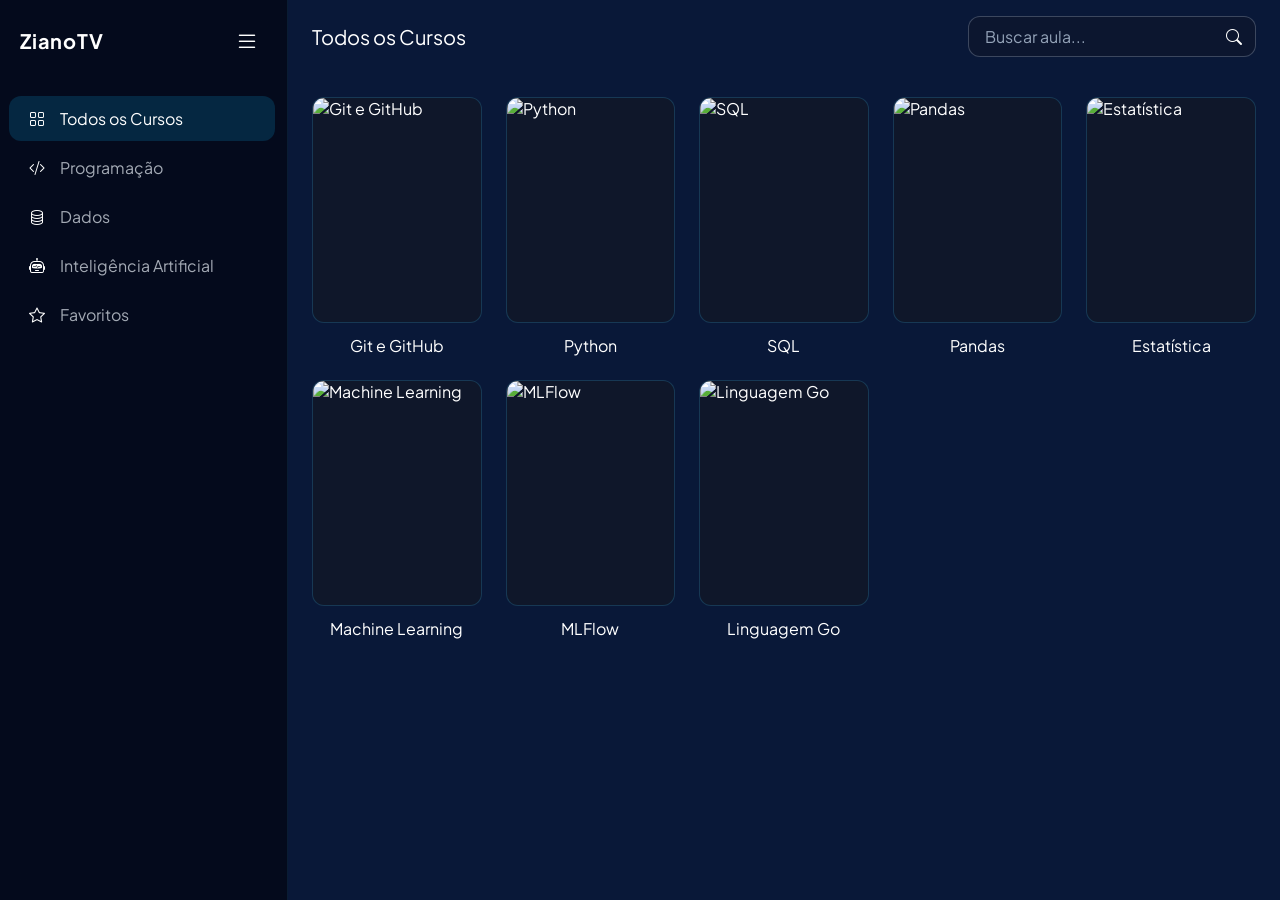
==== commit d62f5e48: "Add files via upload" ====
--- a/index.html
+++ b/index.html
@@ -75,30 +75,6 @@
           >
         </div>
 
-        <nav class="pagination">
-
-          <button
-            id="previous"
-            onclick="changePage(-1)"
-            aria-label="Página anterior"
-          >
-            <i class="bi bi-chevron-left"></i>
-          </button>
-
-          <span id="paginationStatus">
-            Página 1 de 1
-          </span>
-
-          <button
-            id="next"
-            onclick="changePage(1)"
-            aria-label="Próxima página"
-          >
-            <i class="bi bi-chevron-right"></i>
-          </button>
-
-        </nav>
-
       </header>
 
       <section class="catalog">
@@ -121,7 +97,7 @@
   </dialog>
 
   <script src="data.js"></script>
-  <script src="assets//js/script.js"></script>
+  <script src="assets/js/script.js?v=20261103-2"></script>
 
 </body>
-</html>+</html>
--- a/assets/css/style.css
+++ b/assets/css/style.css
@@ -1,716 +1,1077 @@
-* {
-margin: 0;
-padding: 0;
-box-sizing: border-box
-}
-
-body {
-background: #091838;
-color: #fff;
-font-family: 'Plus Jakarta Sans', sans-serif;
-overflow: hidden
-}
-
-button,
-input {
-font: inherit
-}
-
-button {
-cursor: pointer
-}
-
-.app {
-display: flex;
-width: 100%;
-height: 100vh;
-overflow: hidden
-}
-
-.sidebar {
-display: flex;
-flex: 0 0 18rem;
-flex-direction: column;
-background: rgba(4, 9, 23, .84);
-border-right: .0625rem solid rgba(56, 189, 248, .1);
-backdrop-filter: blur(.875rem);
-transition: flex-basis .2s ease
-}
-
-.sidebar-header {
-display: flex;
-height: 5rem;
-flex: 0 0 5rem;
-align-items: center;
-gap: .75rem;
-padding: 1.25rem
-}
-
-.brand {
-color: #fff;
-font-size: 1.25rem;
-font-weight: 700;
-letter-spacing: .04em
-}
-
-.sidebar-toggle {
-display: grid;
-width: 2.5rem;
-height: 2.5rem;
-margin-left: auto;
-place-items: center;
-padding: 0;
-border: 0;
-border-radius: .5rem;
-color: #fff;
-background: transparent;
-font-size: 1.5rem
-}
-
-.category-nav {
-display: flex;
-flex: 1;
-flex-direction: column;
-gap: .25rem;
-min-height: 0;
-padding: 1rem .75rem .1rem .5625rem;
-overflow-y: auto
-}
-
-.category-button {
-display: flex;
-width: 100%;
-align-items: center;
-gap: .875rem;
-padding: .75rem 1rem .75rem 1.1875rem;
-border: 0;
-border-radius: .75rem;
-color: rgba(226, 232, 240, .72);
-background: transparent;
-text-align: left
-}
-
-.category-button:hover {
-background: rgba(255, 255, 255, .05);
-color: #fff
-}
-
-.category-button.active {
-background: rgba(14, 165, 233, .18);
-color: #fff
-}
-
-.category-button i {
-width: 1.125rem;
-color: #fff;
-text-align: center
-}
-
-.sidebar.collapsed {
-flex-basis: 4.75rem
-}
-
-.sidebar.collapsed .sidebar-header {
-width: 4.75rem;
-justify-content: center;
-padding: 1.25rem .5625rem
-}
-
-.sidebar.collapsed .brand {
-display: none
-}
-
-.sidebar.collapsed .sidebar-toggle {
-margin: 0
-}
-
-.sidebar.collapsed .category-nav {
-align-items: center;
-padding-left: .5625rem;
-padding-right: .5625rem
-}
-
-.sidebar.collapsed .category-button {
-width: 3.5rem;
-justify-content: center;
-padding: .75rem .5rem
-}
-
-.sidebar.collapsed .category-button span {
-display: none
-}
-
-.sidebar.collapsed .category-button i {
-width: auto
-}
-
-.main {
-display: flex;
-min-width: 0;
-flex: 1;
-flex-direction: column;
-background: #091838
-}
-
-.header {
-display: flex;
-position: relative;
-min-height: 4.5rem;
-align-items: center;
-justify-content: space-between;
-padding: 1rem 1.5rem
-}
-
-.header-title {
-font-size: 1.25rem;
-font-weight: 400;
-white-space: nowrap
-}
-
-.mobile-menu {
-display: none;
-width: 2.5rem;
-height: 2.5rem;
-border: .0625rem solid rgba(255, 255, 255, .2);
-border-radius: .625rem;
-color: #fff;
-background: transparent
-}
-
-.heading {
-display: flex;
-align-items: center;
-gap: .75rem
-}
-
-.search {
-position: absolute;
-top: 50%;
-right: 1.5rem;
-width: 18rem;
-transform: translateY(-50%)
-}
-
-.search i {
-position: absolute;
-top: 50%;
-left: .875rem;
-transform: translateY(-50%);
-color: #fff
-}
-
-.search input {
-width: 100%;
-padding: .5625rem 1rem .5625rem 2.5rem;
-border: .0625rem solid rgba(148, 163, 184, .35);
-border-radius: .75rem;
-outline: 0;
-color: #f8fafc;
-background: rgba(15, 23, 42, .6)
-}
-
-.search input::placeholder {
-color: #94a3b8
-}
-
-.search input:focus {
-border-color: rgba(56, 189, 248, .5)
-}
-
-.pagination {
-position: absolute;
-top: 50%;
-left: 50%;
-display: flex;
-align-items: center;
-gap: .5rem;
-transform: translate(-50%, -50%)
-}
-
-.pagination button {
-display: grid;
-width: 2rem;
-height: 2rem;
-place-items: center;
-border: 0;
-border-radius: .5rem;
-color: #7dd3fc;
-background: transparent
-}
-
-.pagination button:hover {
-background: rgba(56, 189, 248, .2)
-}
-
-.pagination span {
-padding: 0 .5rem;
-font-size: .875rem;
-white-space: nowrap
-}
-
-.catalog {
-flex: 1;
-min-height: 0;
-padding: 1.5rem;
-overflow-y: auto
-}
-
-.grid {
-display: grid;
-grid-template-columns: repeat(5, minmax(0, 1fr));
-gap: 1.5rem
-}
-
-.card {
-display: block;
-min-width: 0;
-color: inherit;
-text-decoration: none;
-cursor: pointer
-}
-
-.poster {
-aspect-ratio: 3 / 4;
-overflow: hidden;
-background: #0f172a;
-border: .0625rem solid rgba(56, 189, 248, .2);
-border-radius: .75rem
-}
-
-.poster img {
-width: 100%;
-height: 100%;
-display: block;
-object-fit: cover;
-object-position: right;
-transition: filter .2s ease
-}
-
-.card:hover .poster img {
-filter: brightness(1.1)
-}
-
-.title {
-margin-top: .75rem;
-padding: 0 .25rem;
-color: #fff;
-font-size: 1rem;
-font-weight: 400;
-text-align: center;
-white-space: nowrap;
-overflow: hidden;
-text-overflow: ellipsis
-}
-
-.empty {
-grid-column: 1 / -1;
-padding: 4rem 1rem;
-color: rgba(186, 230, 253, .5);
-text-align: center
-}
-
-.empty i {
-display: block;
-margin-bottom: .5rem;
-font-size: 3rem
-}
-
-.overlay {
-display: none
-}
-
-dialog {
-width: min(52rem, calc(100% - 2rem));
-max-height: 90vh;
-margin: auto;
-padding: 0;
-border: .0625rem solid rgba(56, 189, 248, .15);
-border-radius: .75rem;
-color: #fff;
-background: #091838;
-overflow: hidden
-}
-
-dialog::backdrop {
-background: rgba(2, 6, 23, .72);
-backdrop-filter: blur(.125rem)
-}
-
-.course-modal {
-position: relative;
-max-height: 90vh;
-padding: 2rem;
-overflow-y: auto
-}
-
-.modal-close {
-position: absolute;
-top: 1rem;
-right: 1rem;
-z-index: 2;
-display: grid;
-width: 2.25rem;
-height: 2.25rem;
-place-items: center;
-padding: 0;
-border: 0;
-outline: 0;
-box-shadow: none;
-border-radius: .5rem;
-color: #fff;
-background: rgba(15, 23, 42, .8);
-font-size: 1rem
-}
-
-.modal-close:hover {
-background: rgba(255, 255, 255, .1)
-}
-
-.modal-close:focus,
-.modal-close:focus-visible,
-.modal-close:active {
-outline: 0;
-box-shadow: none;
-border: 0
-}
-
-.modal-header {
-display: flex;
-gap: 2rem;
-align-items: stretch
-}
-
-.modal-thumb {
-width: 15rem;
-flex-shrink: 0;
-align-self: stretch;
-object-fit: cover;
-object-position: right;
-border-radius: .75rem;
-border: .0625rem solid rgba(56, 189, 248, .2)
-}
-
-.modal-info {
-display: flex;
-min-width: 0;
-flex: 1;
-flex-direction: column;
-gap: .75rem
-}
-
-.modal-info h2 {
-padding-right: 3rem;
-font-size: 1.75rem;
-font-weight: 600
-}
-
-.meta-line {
-display: flex;
-gap: .75rem;
-min-width: 0;
-font-size: .875rem
-}
-
-.meta-line strong {
-min-width: 5.5rem;
-flex-shrink: 0;
-color: rgba(103, 232, 249, .6)
-}
-
-.meta-line span {
-min-width: 0
-}
-
-.modal-info .meta-line:last-of-type {
-align-items: flex-start
-}
-
-.modal-info .meta-line:last-of-type span {
-line-height: 1.7
-}
-
-.modal-actions {
-display: flex;
-align-items: center;
-gap: .75rem;
-margin-top: 1rem;
-flex-shrink: 0
-}
-
-.watch {
-display: inline-flex;
-align-items: center;
-gap: .5rem;
-padding: .5rem 1.25rem;
-border: .12rem solid #fbbf24;
-border-radius: .5rem;
-color: #091838;
-background: #fbbf24;
-font-size: .9rem;
-font-weight: 600;
-text-decoration: none
-}
-
-.watch:hover {
-background: #fcd34d;
-border-color: #fcd34d
-}
-
-.watch svg {
-width: 1rem;
-height: 1rem;
-display: block
-}
-
-.favorite-modal {
-display: inline-flex;
-align-items: center;
-gap: .5rem;
-padding: .5rem 1.25rem;
-border: 0;
-border-radius: .5rem;
-color: #fff;
-background: #1e293b;
-font-size: .9rem;
-font-weight: 600
-}
-
-.favorite-modal:hover {
-background: #334155
-}
-
-.favorite-modal.active {
-color: #fff;
-background: #1e293b
-}
-
-.favorite-modal.active:hover {
-background: #334155
-}
-
-.favorite-modal svg {
-width: 1rem;
-height: 1rem;
-display: block
-}
-
-.favorite-modal svg path {
-fill: none;
-stroke: #fff
-}
-
-.favorite-modal.active svg path {
-fill: #fbbf24;
-stroke: #fbbf24
-}
-
-.sidebar-toggle:active,
-.mobile-menu:active,
-.category-button:active,
-.pagination button:active {
-background: transparent;
-color: inherit;
-border-color: transparent;
-outline: 0
-}
-
-@media (max-width:1200px) {
-.grid {
-    grid-template-columns: repeat(4, minmax(0, 1fr))
-}
-}
-
-@media (max-width:768px) {
-body {
-    overflow: auto
-}
-
-.app {
-    min-height: 100vh;
-    height: auto;
-    overflow: visible
-}
-
-.sidebar {
-    position: fixed;
-    z-index: 20;
-    right: 0;
-    bottom: 0;
-    left: 0;
-    width: 100%;
-    height: min(70vh, 32.5rem);
-    flex-basis: auto;
-    border-top: .0625rem solid rgba(56, 189, 248, .15);
-    border-right: 0;
-    transform: translateY(100%);
-    transition: transform .2s ease
-}
-
-.sidebar.open {
-    transform: translateY(0)
-}
-
-.sidebar.collapsed {
-    flex-basis: auto
-}
-
-.sidebar-header {
-    height: 5rem;
-    flex: 0 0 5rem;
-    padding: 1.25rem
-}
-
-.sidebar.collapsed .sidebar-header {
-    width: auto;
-    justify-content: initial;
-    padding: 1.25rem
-}
-
-.sidebar.collapsed .brand {
-    display: block
-}
-
-.sidebar-toggle {
-    display: none
-}
-
-.mobile-close {
-    display: grid;
-    width: 2.5rem;
-    height: 2.5rem;
-    margin-left: auto;
-    place-items: center;
-    border: 0;
-    color: #fff;
-    background: transparent;
-    font-size: 1.25rem
-}
-
-.category-nav,
-.sidebar.collapsed .category-nav {
-    display: flex;
-    align-items: stretch;
-    padding: 1rem .75rem;
-    overflow-y: auto
-}
-
-.category-button,
-.sidebar.collapsed .category-button {
-    display: flex;
-    width: 100%;
-    justify-content: flex-start;
-    gap: .875rem;
-    padding: .75rem 1rem
-}
-
-.category-button span,
-.sidebar.collapsed .category-button span {
-    display: inline
-}
-
-.category-button i,
-.sidebar.collapsed .category-button i {
-    width: 1.125rem
-}
-
-.main {
-    min-height: 100vh
-}
-
-.header {
-    align-items: stretch;
-    flex-direction: column;
-    gap: .75rem;
-    padding: 1rem
-}
-
-.heading {
-    position: static
-}
-
-.mobile-menu {
-    display: block;
-    flex: 0 0 2.5rem
-}
-
-.header-title {
-    font-size: 1.1rem
-}
-
-.search {
-    position: relative;
-    top: auto;
-    right: auto;
-    width: 100%;
-    transform: none
-}
-
-.search i {
-    position: absolute;
-    top: 50%;
-    left: .875rem;
-    transform: translateY(-50%);
-    color: #fff
-}
-
-.search input {
-    width: 100%
-}
-
-.pagination {
-    position: static;
-    justify-content: center;
-    width: 100%;
-    transform: none
-}
-
-.catalog {
-    padding: 1rem 1rem 3rem;
-    overflow: visible
-}
-
-.grid {
-    grid-template-columns: repeat(2, minmax(0, 1fr));
-    gap: 1rem .75rem
-}
-
-.overlay {
-    position: fixed;
-    z-index: 10;
-    inset: 0;
-    display: block;
-    border: 0;
-    background: rgba(2, 6, 23, .65);
-    backdrop-filter: blur(.125rem)
-}
-
-.overlay.hidden {
-    display: none
-}
-
-dialog {
-    width: calc(100% - 1rem);
-    max-height: 94vh
-}
-
-.course-modal {
-    padding: 1.25rem
-}
-
-.modal-thumb {
-    display: none
-}
-
-.modal-header {
-    display: block
-}
-
-.modal-info h2 {
-    padding-right: 3rem;
-    font-size: 1.5rem
-}
-
-.modal-actions {
-    flex-wrap: wrap
-}
-}+* {
+margin: 0;
+padding: 0;
+box-sizing: border-box
+}
+
+body {
+background: #091838;
+color: #fff;
+font-family: 'Plus Jakarta Sans', sans-serif;
+overflow: hidden
+}
+
+button,
+input, a {
+font: inherit;
+-webkit-tap-highlight-color: transparent;
+}
+
+button {
+cursor: pointer
+}
+
+.app {
+display: flex;
+width: 100%;
+height: 100vh;
+overflow: hidden
+}
+
+.sidebar {
+display: flex;
+flex: 0 0 18rem;
+flex-direction: column;
+background: rgba(4, 9, 23, .84);
+border-right: .0625rem solid rgba(56, 189, 248, .1);
+backdrop-filter: blur(.875rem)
+}
+
+.sidebar-header {
+display: flex;
+height: 5rem;
+flex: 0 0 5rem;
+align-items: center;
+gap: .75rem;
+padding: 1.25rem
+}
+
+.brand {
+color: #fff;
+font-size: 1.25rem;
+font-weight: 700;
+letter-spacing: .04em
+}
+
+.sidebar-toggle {
+display: grid;
+width: 2.5rem;
+height: 2.5rem;
+margin-left: auto;
+place-items: center;
+padding: 0;
+border: 0;
+border-radius: .5rem;
+color: #fff;
+background: transparent;
+font-size: 1.5rem
+}
+
+.category-nav {
+display: flex;
+flex: 1;
+flex-direction: column;
+gap: .25rem;
+min-height: 0;
+padding: 1rem .75rem .1rem .5625rem;
+overflow-y: auto
+}
+
+.category-button {
+display: flex;
+width: 100%;
+align-items: center;
+gap: .875rem;
+padding: .75rem 1rem .75rem 1.1875rem;
+border: 0;
+border-radius: .75rem;
+color: rgba(226, 232, 240, .72);
+background: transparent;
+text-align: left
+}
+
+.category-button:not(.experiment-link):hover {
+background: rgba(255, 255, 255, .05);
+color: #fff
+}
+
+.category-button.active {
+background: rgba(14, 165, 233, .18);
+color: #fff
+}
+
+.category-button i {
+width: 1.125rem;
+color: #fff;
+text-align: center
+}
+
+.sidebar.collapsed {
+flex-basis: 4.75rem
+}
+
+.sidebar.collapsed .sidebar-header {
+width: 4.75rem;
+justify-content: center;
+padding: 1.25rem .5625rem
+}
+
+.sidebar.collapsed .brand {
+display: none
+}
+
+.sidebar.collapsed .sidebar-toggle {
+margin: 0
+}
+
+.sidebar.collapsed .category-nav {
+align-items: center;
+padding-left: .5625rem;
+padding-right: .5625rem
+}
+
+.sidebar.collapsed .category-button {
+width: 3.5rem;
+justify-content: center;
+padding: .75rem .5rem
+}
+
+.sidebar.collapsed .category-button span {
+display: none
+}
+
+.sidebar.collapsed .category-button i {
+width: auto
+}
+
+.main {
+display: flex;
+min-width: 0;
+flex: 1;
+flex-direction: column;
+background: #091838
+}
+
+.header {
+display: flex;
+position: relative;
+min-height: 4.5rem;
+align-items: center;
+justify-content: space-between;
+padding: 1rem 1.5rem
+}
+
+.header-title {
+font-size: 1.25rem;
+font-weight: 400;
+white-space: nowrap
+}
+
+.mobile-menu {
+display: none;
+width: 2.5rem;
+height: 2.5rem;
+border: .0625rem solid rgba(255, 255, 255, .2);
+border-radius: .625rem;
+color: #fff;
+background: transparent
+}
+
+.heading {
+display: flex;
+align-items: center;
+gap: .75rem
+}
+
+.search {
+position: relative;
+width: 18rem;
+max-width: 100%;
+min-width: 0;
+margin-left: auto
+}
+
+.search i {
+position: absolute;
+top: 50%;
+right: .875rem;
+width: 1em;
+height: 1em;
+display: flex;
+align-items: center;
+justify-content: center;
+transform: translateY(-50%);
+line-height: 1;
+pointer-events: none;
+color: #fff
+}
+
+.search input {
+display: block;
+width: 100%;
+padding: .5625rem 2.5rem .5625rem 1rem;
+border: .0625rem solid rgba(148, 163, 184, .35);
+border-radius: .75rem;
+outline: 0;
+color: #f8fafc;
+background: rgba(15, 23, 42, .6)
+}
+
+.search input::placeholder {
+color: #94a3b8
+}
+
+.search input:focus {
+border-color: rgba(56, 189, 248, .5)
+}
+
+.catalog {
+flex: 1;
+min-height: 0;
+padding: 1.5rem;
+overflow-y: auto
+}
+
+.grid {
+display: grid;
+grid-template-columns: repeat(5, minmax(0, 1fr));
+gap: 1.5rem
+}
+
+.card {
+display: block;
+min-width: 0;
+color: inherit;
+text-decoration: none;
+cursor: pointer;
+-webkit-tap-highlight-color: transparent;
+}
+
+.poster {
+aspect-ratio: 3 / 4;
+overflow: hidden;
+background: #0f172a;
+border: .0625rem solid rgba(56, 189, 248, .2);
+border-radius: .75rem
+}
+
+.poster img {
+width: 100%;
+height: 100%;
+display: block;
+object-fit: cover;
+object-position: right;
+transition: filter .2s ease
+}
+
+.card:hover .poster img {
+filter: brightness(1.1)
+}
+
+.title {
+margin-top: .75rem;
+padding: 0 .25rem;
+color: #fff;
+font-size: 1rem;
+font-weight: 400;
+text-align: center;
+white-space: nowrap;
+overflow: hidden;
+text-overflow: ellipsis
+}
+
+.empty {
+grid-column: 1 / -1;
+padding: 4rem 1rem;
+color: rgba(186, 230, 253, .5);
+text-align: center
+}
+
+.empty i {
+display: block;
+margin-bottom: .5rem;
+font-size: 3rem
+}
+
+.overlay {
+display: none
+}
+
+dialog {
+width: min(52rem, calc(100% - 2rem));
+max-height: 90vh;
+margin: auto;
+padding: 0;
+border: .0625rem solid rgba(56, 189, 248, .15);
+border-radius: .75rem;
+color: #fff;
+background: #091838;
+overflow: hidden
+}
+
+dialog::backdrop {
+background: rgba(2, 6, 23, .72);
+backdrop-filter: blur(.125rem)
+}
+
+.course-modal {
+position: relative;
+max-height: 90vh;
+padding: 2rem;
+overflow-y: auto
+}
+
+.modal-close {
+position: absolute;
+top: 1rem;
+right: 1rem;
+z-index: 2;
+display: grid;
+width: 2.25rem;
+height: 2.25rem;
+place-items: center;
+padding: 0;
+border: 0;
+outline: 0;
+box-shadow: none;
+border-radius: .5rem;
+color: #fff;
+background: rgba(15, 23, 42, .8);
+font-size: 1rem
+}
+
+.modal-close:hover {
+background: rgba(255, 255, 255, .1)
+}
+
+.modal-close:focus,
+.modal-close:focus-visible,
+.modal-close:active {
+outline: 0;
+box-shadow: none;
+border: 0
+}
+
+.modal-header {
+display: flex;
+gap: 2rem;
+align-items: stretch
+}
+
+.modal-thumb {
+width: 15rem;
+flex-shrink: 0;
+align-self: stretch;
+object-fit: cover;
+object-position: right;
+border-radius: .75rem;
+border: .0625rem solid rgba(56, 189, 248, .2)
+}
+
+.modal-info {
+display: flex;
+min-width: 0;
+flex: 1;
+flex-direction: column;
+gap: .75rem
+}
+
+.modal-info h2 {
+padding-right: 3rem;
+font-size: 1.75rem;
+font-weight: 600
+}
+
+.meta-line {
+display: flex;
+gap: .75rem;
+min-width: 0;
+font-size: .875rem
+}
+
+.meta-line strong {
+min-width: 5.5rem;
+flex-shrink: 0;
+color: rgba(103, 232, 249, .6)
+}
+
+.meta-line span {
+min-width: 0
+}
+
+.modal-info .meta-line:last-of-type {
+align-items: flex-start
+}
+
+.modal-info .meta-line:last-of-type span {
+line-height: 1.7
+}
+
+.modal-actions {
+display: flex;
+align-items: center;
+gap: .75rem;
+margin-top: 1rem;
+flex-shrink: 0
+}
+
+.watch {
+display: inline-flex;
+align-items: center;
+gap: .5rem;
+padding: .5rem 1.25rem;
+border: .12rem solid #fbbf24;
+border-radius: .5rem;
+color: #091838;
+background: #fbbf24;
+font-size: .9rem;
+font-weight: 600;
+text-decoration: none
+}
+
+.watch:hover {
+background: #fcd34d;
+border-color: #fcd34d
+}
+
+.watch svg {
+width: 1rem;
+height: 1rem;
+display: block
+}
+
+.favorite-modal {
+display: inline-flex;
+align-items: center;
+gap: .5rem;
+padding: .5rem 1.25rem;
+border: 0;
+border-radius: .5rem;
+color: #fff;
+background: #1e293b;
+font-size: .9rem;
+font-weight: 600
+}
+
+.favorite-modal:hover {
+background: #334155
+}
+
+.favorite-modal.active {
+color: #fff;
+background: #1e293b
+}
+
+.favorite-modal.active:hover {
+background: #334155
+}
+
+.favorite-modal svg {
+width: 1rem;
+height: 1rem;
+display: block
+}
+
+.favorite-modal svg path {
+fill: none;
+stroke: #fff
+}
+
+.favorite-modal.active svg path {
+fill: #fbbf24;
+stroke: #fbbf24
+}
+
+.sidebar-toggle:active,
+.mobile-menu:active,
+.category-button:active {
+background: transparent;
+color: inherit;
+border-color: transparent;
+outline: 0
+}
+
+@media (max-width:1200px) {
+.grid {
+    grid-template-columns: repeat(4, minmax(0, 1fr))
+}
+}
+
+html[data-client="mobile"] body {
+    overflow: auto
+}
+
+html[data-client="mobile"] .app {
+    min-height: 100vh;
+    height: auto;
+    overflow: visible
+}
+
+html[data-client="mobile"] .sidebar {
+    position: fixed;
+    z-index: 20;
+    right: 0;
+    bottom: 0;
+    left: 0;
+    width: 100%;
+    height: min(70vh, 32.5rem);
+    flex-basis: auto;
+    border-top: .0625rem solid rgba(56, 189, 248, .15);
+    border-right: 0;
+    transform: translateY(100%);
+    transition: transform .2s ease
+}
+
+html[data-client="mobile"] .sidebar.open {
+    transform: translateY(0)
+}
+
+html[data-client="mobile"] .sidebar.collapsed {
+    flex-basis: auto
+}
+
+html[data-client="mobile"] .sidebar-header {
+    height: 5rem;
+    flex: 0 0 5rem;
+    padding: 1.25rem
+}
+
+html[data-client="mobile"] .sidebar.collapsed .sidebar-header {
+    width: auto;
+    justify-content: initial;
+    padding: 1.25rem
+}
+
+html[data-client="mobile"] .sidebar.collapsed .brand {
+    display: block
+}
+
+html[data-client="mobile"] .sidebar-toggle {
+    display: none
+}
+
+html[data-client="mobile"] .mobile-close {
+    display: grid;
+    width: 2.5rem;
+    height: 2.5rem;
+    margin-left: auto;
+    place-items: center;
+    border: 0;
+    color: #fff;
+    background: transparent;
+    font-size: 1.25rem
+}
+
+html[data-client="mobile"] .category-nav,
+html[data-client="mobile"] .sidebar.collapsed .category-nav {
+    display: flex;
+    align-items: stretch;
+    padding: 1rem .75rem;
+    overflow-y: auto
+}
+
+html[data-client="mobile"] .category-button,
+html[data-client="mobile"] .sidebar.collapsed .category-button {
+    display: flex;
+    width: 100%;
+    justify-content: flex-start;
+    gap: .875rem;
+    padding: .75rem 1rem
+}
+
+html[data-client="mobile"] .category-button span,
+html[data-client="mobile"] .sidebar.collapsed .category-button span {
+    display: inline
+}
+
+html[data-client="mobile"] .category-button i,
+html[data-client="mobile"] .sidebar.collapsed .category-button i {
+    width: 1.125rem
+}
+
+html[data-client="mobile"] .main {
+    min-height: 100vh
+}
+
+html[data-client="mobile"] .header {
+    align-items: stretch;
+    flex-direction: column;
+    gap: .75rem;
+    padding: 1rem
+}
+
+html[data-client="mobile"] .heading {
+    position: static
+}
+
+html[data-client="mobile"] .mobile-menu {
+    display: block;
+    flex: 0 0 2.5rem
+}
+
+html[data-client="mobile"] .header-title {
+    font-size: 1.1rem
+}
+
+html[data-client="mobile"] .search {
+    width: 100%
+}
+
+html[data-client="mobile"] .catalog {
+    padding: 1rem 1rem 3rem;
+    overflow: visible
+}
+
+html[data-client="mobile"] .grid {
+    grid-template-columns: repeat(2, minmax(0, 1fr));
+    gap: 1rem .75rem
+}
+
+html[data-client="mobile"] .overlay {
+    position: fixed;
+    z-index: 10;
+    inset: 0;
+    display: block;
+    border: 0;
+    background: rgba(2, 6, 23, .65);
+    backdrop-filter: blur(.125rem)
+}
+
+html[data-client="mobile"] .overlay.hidden {
+    display: none
+}
+
+html[data-client="mobile"] dialog {
+    width: calc(100% - 1rem);
+    max-height: 94vh
+}
+
+html[data-client="mobile"] .course-modal {
+    padding: 1.25rem
+}
+
+html[data-client="mobile"] .modal-thumb {
+    display: none
+}
+
+html[data-client="mobile"] .modal-header {
+    display: block
+}
+
+html[data-client="mobile"] .modal-info h2 {
+    padding-right: 3rem;
+    font-size: 1.5rem
+}
+
+html[data-client="mobile"] .modal-actions {
+    flex-wrap: wrap
+}
+
+.category-button.experiment-link {
+text-decoration: none
+}
+
+.category-button.experiment-link,
+.category-button.experiment-link:hover,
+.category-button.experiment-link:active {
+background: transparent;
+color: rgba(226, 232, 240, .72);
+transition: none
+}
+
+@media (max-width: 1200px) {
+html[data-client="desktop"] .catalog-page .header {
+    display: grid;
+    grid-template-columns: minmax(0, 1fr) minmax(10rem, 18rem);
+    gap: .75rem 1rem;
+    flex-shrink: 0
+}
+
+html[data-client="desktop"] .catalog-page .header-title {
+    white-space: normal
+}
+
+html[data-client="desktop"] .catalog-page .search {
+    width: 100%
+}
+
+}
+
+@media (max-width: 1000px) {
+html[data-client="desktop"] .catalog-page .grid {
+    grid-template-columns: repeat(3, minmax(0, 1fr))
+}
+}
+
+@media (max-width: 768px) {
+html[data-client="desktop"] body.catalog-page {
+    overflow: auto
+}
+
+html[data-client="desktop"] .catalog-page .app {
+    min-height: 100vh;
+    height: auto;
+    overflow: visible
+}
+
+html[data-client="desktop"] .catalog-page .sidebar {
+    position: fixed;
+    z-index: 20;
+    right: 0;
+    bottom: 0;
+    left: 0;
+    width: 100%;
+    height: min(70vh, 32.5rem);
+    flex-basis: auto;
+    border-top: .0625rem solid rgba(56, 189, 248, .15);
+    border-right: 0;
+    transform: translateY(100%);
+    transition: transform .2s ease
+}
+
+html[data-client="desktop"] .catalog-page .sidebar.open {
+    transform: translateY(0)
+}
+
+html[data-client="desktop"] .catalog-page .sidebar.collapsed {
+    flex-basis: auto
+}
+
+html[data-client="desktop"] .catalog-page .sidebar-header {
+    height: 5rem;
+    flex: 0 0 5rem;
+    padding: 1.25rem
+}
+
+html[data-client="desktop"] .catalog-page .sidebar.collapsed .sidebar-header {
+    width: auto;
+    justify-content: initial;
+    padding: 1.25rem
+}
+
+html[data-client="desktop"] .catalog-page .sidebar.collapsed .brand {
+    display: block
+}
+
+html[data-client="desktop"] .catalog-page .sidebar-toggle {
+    display: none
+}
+
+html[data-client="desktop"] .catalog-page .mobile-close {
+    display: grid;
+    width: 2.5rem;
+    height: 2.5rem;
+    margin-left: auto;
+    place-items: center;
+    border: 0;
+    color: #fff;
+    background: transparent;
+    font-size: 1.25rem
+}
+
+html[data-client="desktop"] .catalog-page .category-nav,
+html[data-client="desktop"] .catalog-page .sidebar.collapsed .category-nav {
+    display: flex;
+    align-items: stretch;
+    padding: 1rem .75rem;
+    overflow-y: auto
+}
+
+html[data-client="desktop"] .catalog-page .category-button,
+html[data-client="desktop"] .catalog-page .sidebar.collapsed .category-button {
+    display: flex;
+    width: 100%;
+    justify-content: flex-start;
+    gap: .875rem;
+    padding: .75rem 1rem
+}
+
+html[data-client="desktop"] .catalog-page .category-button span,
+html[data-client="desktop"] .catalog-page .sidebar.collapsed .category-button span {
+    display: inline
+}
+
+html[data-client="desktop"] .catalog-page .category-button i,
+html[data-client="desktop"] .catalog-page .sidebar.collapsed .category-button i {
+    width: 1.125rem
+}
+
+html[data-client="desktop"] .catalog-page .main {
+    min-height: 100vh
+}
+
+html[data-client="desktop"] .catalog-page .header {
+    align-items: stretch;
+    flex-direction: column;
+    gap: .75rem;
+    padding: 1rem
+}
+
+html[data-client="desktop"] .catalog-page .heading {
+    position: static
+}
+
+html[data-client="desktop"] .catalog-page .mobile-menu {
+    display: block;
+    flex: 0 0 2.5rem
+}
+
+html[data-client="desktop"] .catalog-page .header-title {
+    font-size: 1.1rem
+}
+
+html[data-client="desktop"] .catalog-page .search {
+    width: 100%
+}
+
+html[data-client="desktop"] .catalog-page .catalog {
+    padding: 1rem 1rem 3rem;
+    overflow: visible
+}
+
+html[data-client="desktop"] .catalog-page .grid {
+    grid-template-columns: repeat(2, minmax(0, 1fr));
+    gap: 1rem .75rem
+}
+
+html[data-client="desktop"] .catalog-page .overlay {
+    position: fixed;
+    z-index: 10;
+    inset: 0;
+    display: block;
+    border: 0;
+    background: rgba(2, 6, 23, .65);
+    backdrop-filter: blur(.125rem)
+}
+
+html[data-client="desktop"] .catalog-page .overlay.hidden {
+    display: none
+}
+
+html[data-client="desktop"] .catalog-page .header {
+    display: flex;
+    flex-direction: column
+}
+
+html[data-client="desktop"] .catalog-page .mobile-close {
+    display: grid !important
+}
+
+html[data-client="desktop"] .catalog-page .modal-header {
+    flex-direction: column;
+    gap: 1rem
+}
+
+html[data-client="desktop"] .catalog-page .modal-thumb {
+    width: min(12rem, 100%);
+    align-self: flex-start
+}
+
+html[data-client="desktop"] .catalog-page .course-modal {
+    padding: 1.25rem
+}
+
+html[data-client="desktop"] .catalog-page .modal-actions {
+    flex-wrap: wrap
+}
+}
+
+@media (max-width: 768px) {
+dialog#courseModal {
+    width: calc(100% - 1rem);
+    max-height: 94vh;
+    overflow: hidden
+}
+
+#courseModal .course-modal {
+    max-height: 94vh;
+    padding: 1rem;
+    overflow-y: auto
+}
+
+#courseModal .modal-header {
+    flex-direction: column;
+    align-items: stretch;
+    gap: 1rem
+}
+
+#courseModal .modal-thumb {
+    width: 100%;
+    height: auto;
+    max-height: none;
+    aspect-ratio: auto;
+    align-self: auto;
+    object-fit: contain;
+    object-position: center
+}
+
+#courseModal .modal-info h2 {
+    padding-right: 2.5rem;
+    font-size: 1.35rem
+}
+
+#courseModal .modal-info {
+    gap: .85rem
+}
+
+#courseModal .modal-actions {
+    flex-wrap: wrap
+}
+
+body {
+    overflow: auto
+}
+
+.app {
+    min-height: 100vh;
+    height: auto;
+    overflow: visible
+}
+
+.sidebar {
+    position: fixed;
+    z-index: 20;
+    right: 0;
+    bottom: 0;
+    left: 0;
+    width: 100%;
+    height: min(70vh, 32.5rem);
+    flex-basis: auto;
+    border-top: .0625rem solid rgba(56, 189, 248, .15);
+    border-right: 0;
+    transform: translateY(100%);
+    transition: transform .2s ease
+}
+
+.sidebar.open {
+    transform: translateY(0)
+}
+
+.sidebar-header {
+    height: 5rem;
+    flex: 0 0 5rem;
+    padding: 1.25rem
+}
+
+.sidebar.collapsed .sidebar-header {
+    width: auto;
+    justify-content: initial;
+    padding: 1.25rem
+}
+
+.sidebar.collapsed .brand {
+    display: block
+}
+
+.sidebar-toggle {
+    display: none
+}
+
+.mobile-close {
+    display: grid !important;
+    width: 2.5rem;
+    height: 2.5rem;
+    margin-left: auto;
+    place-items: center;
+    border: 0;
+    color: #fff;
+    background: transparent;
+    font-size: 1.25rem
+}
+
+.category-nav,
+.sidebar.collapsed .category-nav {
+    display: flex;
+    align-items: stretch;
+    padding: 1rem .75rem;
+    overflow-y: auto
+}
+
+.category-button,
+.sidebar.collapsed .category-button {
+    display: flex;
+    width: 100%;
+    justify-content: flex-start;
+    gap: .875rem;
+    padding: .75rem 1rem
+}
+
+.category-button span,
+.sidebar.collapsed .category-button span {
+    display: inline
+}
+
+.category-button i,
+.sidebar.collapsed .category-button i {
+    width: 1.125rem
+}
+
+.main {
+    min-height: 100vh
+}
+
+.header {
+    align-items: stretch;
+    flex-direction: column;
+    gap: .75rem;
+    padding: 1rem
+}
+
+.heading {
+    position: static
+}
+
+.mobile-menu {
+    display: block;
+    flex: 0 0 2.5rem
+}
+
+.header-title {
+    font-size: 1.1rem
+}
+
+.search {
+    width: 100%
+}
+
+.catalog {
+    padding: 1rem 1rem 3rem;
+    overflow: visible
+}
+
+.grid {
+    grid-template-columns: repeat(2, minmax(0, 1fr));
+    gap: 1rem .75rem
+}
+
+.overlay {
+    position: fixed;
+    z-index: 10;
+    inset: 0;
+    display: block;
+    border: 0;
+    background: rgba(2, 6, 23, .65);
+    backdrop-filter: blur(.125rem)
+}
+
+.overlay.hidden {
+    display: none
+}
+}
+
+/* TV uses document scrolling instead of independently scrolling page panels. */
+html[data-client="tv"] body {
+overflow: auto
+}
+
+html[data-client="tv"] .app {
+height: auto;
+min-height: 100vh;
+overflow: visible
+}
+
+html[data-client="tv"] .main,
+html[data-client="tv"] .catalog,
+html[data-client="tv"] .category-nav {
+overflow: visible
+}
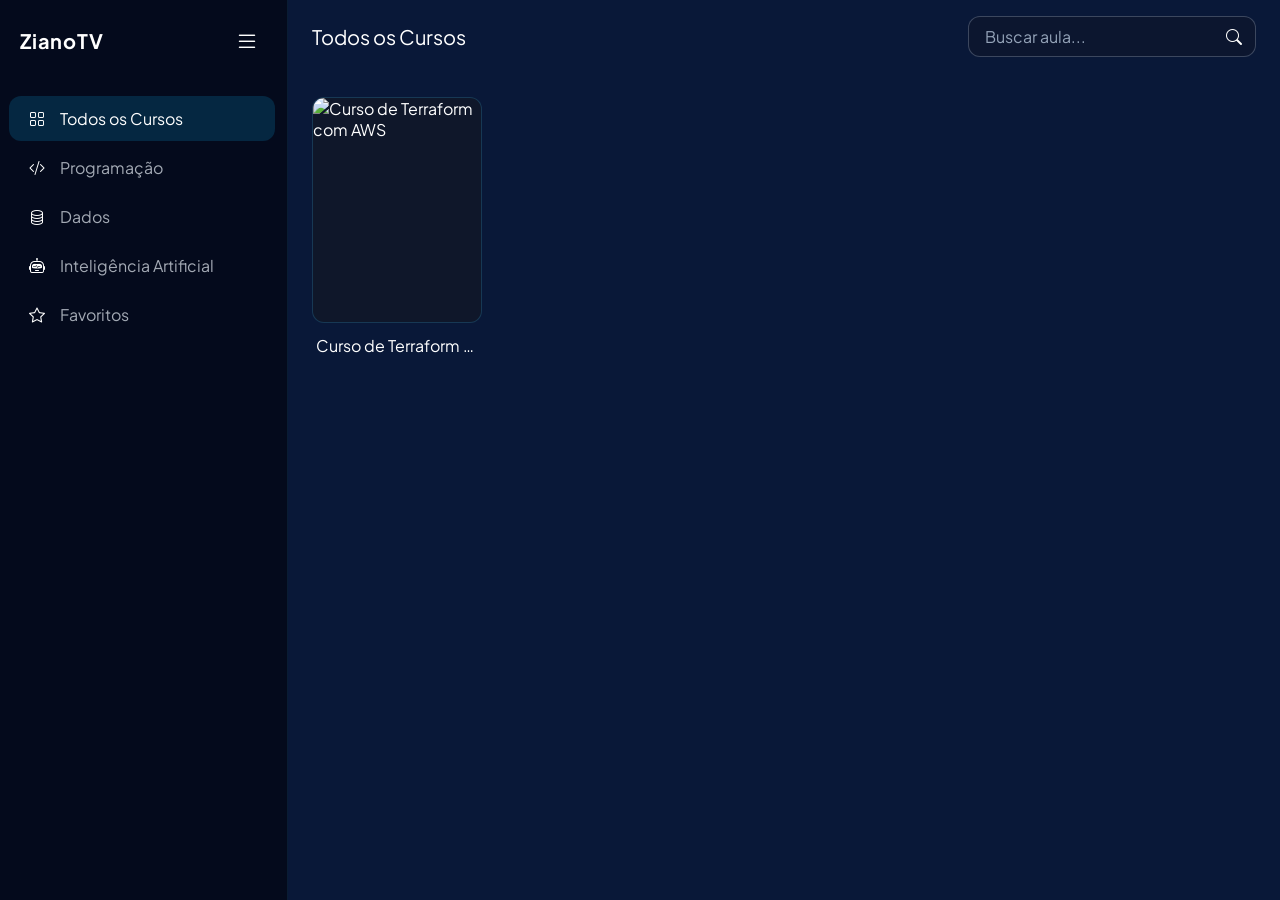
==== commit c26dced2: "Add files via upload" ====
--- a/index.html
+++ b/index.html
@@ -97,7 +97,7 @@
   </dialog>
 
   <script src="data.js"></script>
-  <script src="assets/js/script.js?v=20261103-2"></script>
+  <script src="assets/js/script.js?v=20261119-1"></script>
 
 </body>
 </html>
--- a/assets/css/style.css
+++ b/assets/css/style.css
@@ -334,10 +334,17 @@
 border: 0;
 outline: 0;
 box-shadow: none;
-border-radius: .5rem;
+border-radius: 0 .5rem 0 0;
 color: #fff;
 background: rgba(15, 23, 42, .8);
 font-size: 1rem
+}
+
+.modal-close,
+.modal-actions a,
+.modal-actions button {
+user-select: none;
+-webkit-user-select: none
 }
 
 .modal-close:hover {
